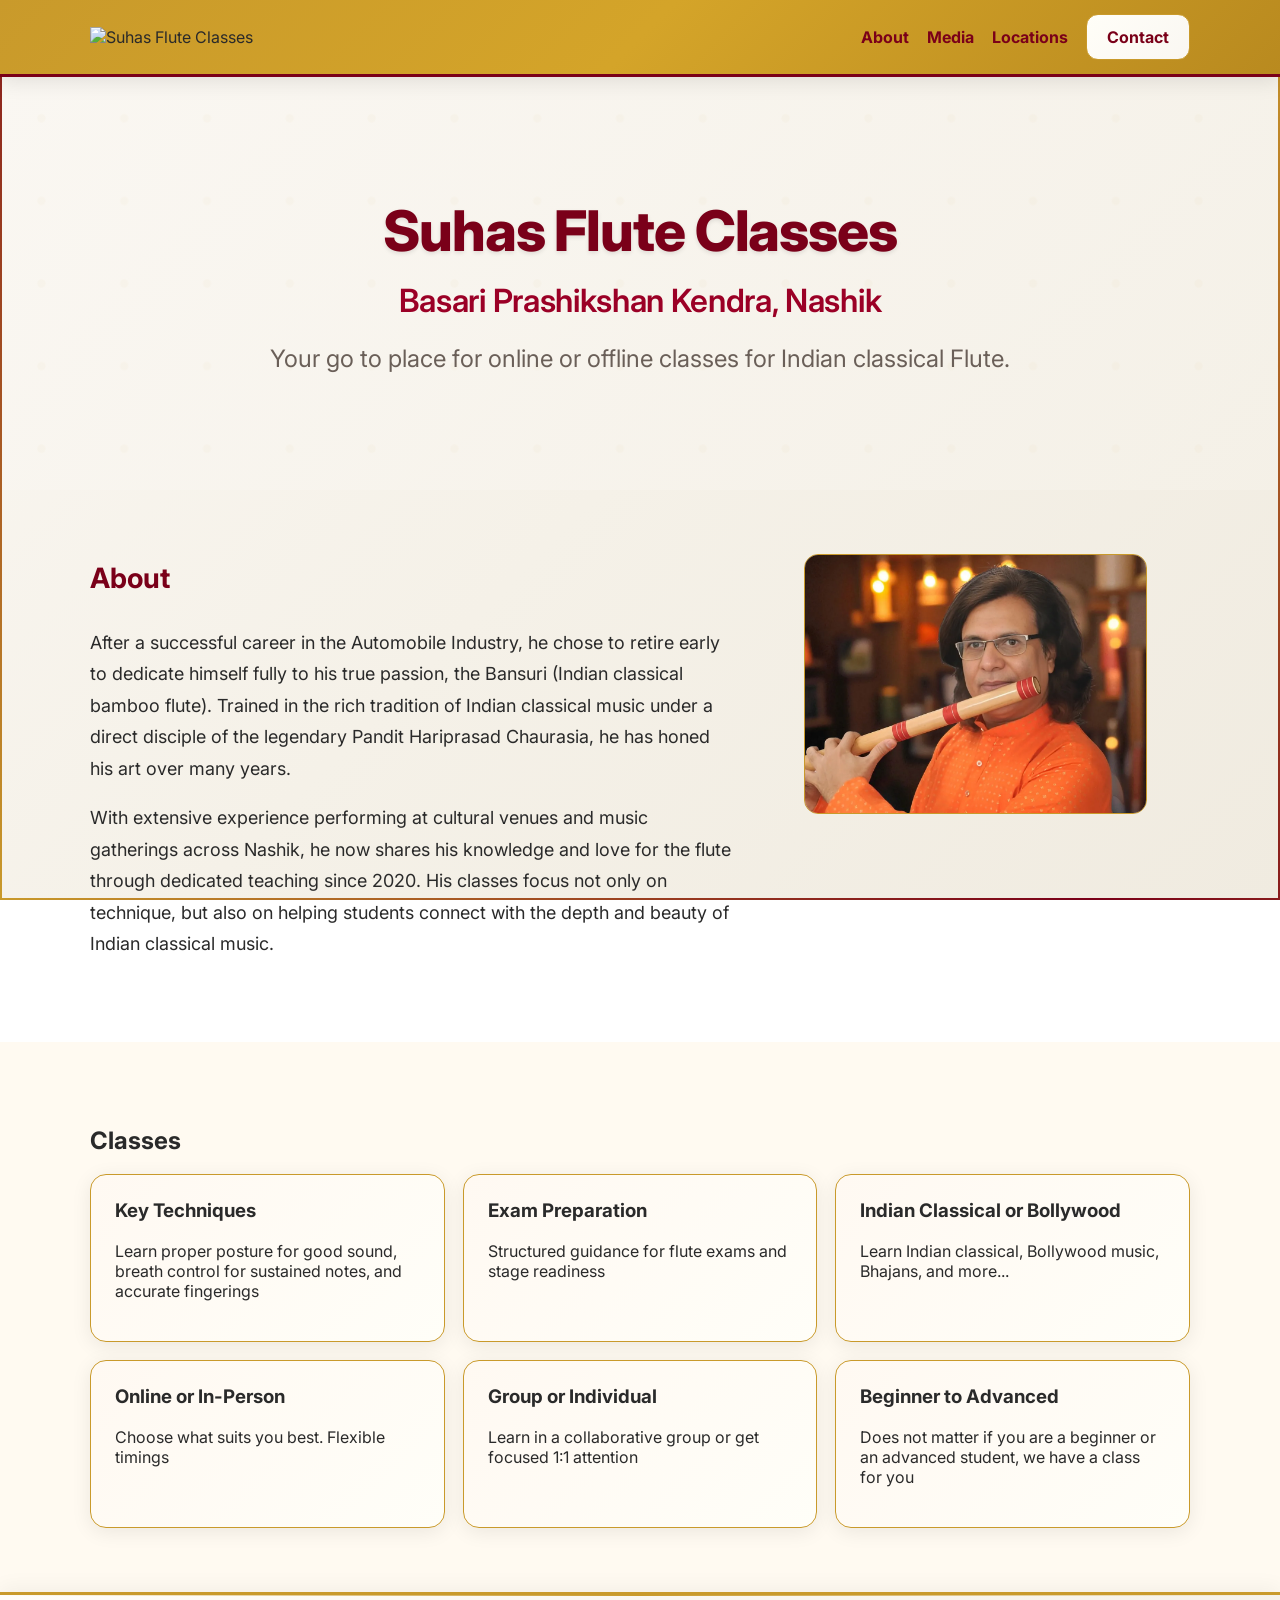
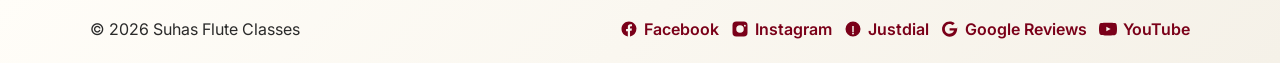
==== index.html @ e812275f "optimize image loading" ====
<!DOCTYPE html>
<html lang="en">
<head>
    <meta charset="UTF-8">
    <meta name="viewport" content="width=device-width, initial-scale=1.0">
    <title>Suhas Flute Classes, Nashik | Basari Prashikshan Kendra</title>
    <meta name="description" content="Learn Indian classical bansuri in Nashik. Online or in‑person flute classes for beginners to advanced. Group or individual lessons. Book a trial now.">
    <meta name="keywords" content="flute classes nashik, bansuri classes nashik, flute lessons nashik, indian classical flute classes, bansuri lessons nashik, flute teacher nashik, learn bansuri nashik, flute coaching nashik, online flute classes india, in-person flute classes nashik, beginner flute classes in nashik, advanced bansuri lessons nashik, group flute classes nashik, individual flute lessons nashik, bollywood flute classes nashik, bhajan flute classes nashik, flute exam preparation nashik, flute classes near me nashik, bansuri teacher near me nashik, parijat nagar flute classes, serene meadows flute classes, suhas flute classes, basari prashikshan kendra, basari prashikshan varga, suhas vaidya flute">
    <link rel="canonical" href="https://suhas-flute-classes.github.io/">
    <meta property="og:title" content="Suhas Flute Classes, Nashik | Basari Prashikshan Kendra">
    <meta property="og:description" content="Learn Indian classical bansuri in Nashik. Online or in‑person flute classes for beginners to advanced. Group or individual lessons.">
    <meta property="og:type" content="website">
    <meta property="og:url" content="https://suhas-flute-classes.github.io/">
    <meta property="og:image" content="https://suhas-flute-classes.github.io/og-image.jpg">
    <meta name="twitter:card" content="summary_large_image">
    <meta name="twitter:title" content="Suhas Flute Classes, Nashik | Basari Prashikshan Kendra">
    <meta name="twitter:description" content="Learn Indian classical bansuri in Nashik. Online or in‑person flute classes for beginners to advanced. Group or individual lessons.">
    <meta name="twitter:image" content="https://suhas-flute-classes.github.io/og-image.jpg">
    <link rel="icon" href="data:image/svg+xml,%3Csvg xmlns='http://www.w3.org/2000/svg' viewBox='0 0 64 64'%3E%3Crect width='64' height='64' fill='%23c99a2b' rx='8'/%3E%3Ctext x='50%25' y='50%25' dominant-baseline='middle' text-anchor='middle' font-size='36' fill='%237a0019'%3E%E2%99%AD%3C/text%3E%3C/svg%3E">
    <link rel="apple-touch-icon" href="data:image/svg+xml,%3Csvg xmlns='http://www.w3.org/2000/svg' viewBox='0 0 64 64'%3E%3Crect width='64' height='64' fill='%23c99a2b' rx='8'/%3E%3Ctext x='50%25' y='50%25' dominant-baseline='middle' text-anchor='middle' font-size='36' fill='%237a0019'%3E%E2%99%AD%3C/text%3E%3C/svg%3E">
    <link rel="preconnect" href="https://fonts.googleapis.com">
    <link rel="preconnect" href="https://fonts.gstatic.com" crossorigin>
    <link href="https://fonts.googleapis.com/css2?family=Inter:wght@400;600;800&display=swap" rel="stylesheet">
    <link rel="stylesheet" href="styles.css">
    <meta name="theme-color" content="#faf7f2">
</head>
<body>
    <!-- Loading Screen -->
    <div id="loadingScreen" class="loading-screen">
        <img src="images/basari_logo.png" alt="Loading..." class="loading-logo">
        <div class="loading-spinner"></div>
        <div class="loading-text">Loading...</div>
    </div>

    <!-- Page Border -->
    <div class="page-border"></div>

    <!-- Scroll to Top Button -->
    <button class="scroll-to-top" aria-label="Scroll to top">↑</button>

    <a class="skip-link" href="#main">Skip to content</a>
    <header class="site-header">
        <div class="container">
            <div class="logo">
                <img src="images/basari_logo.png" alt="Suhas Flute Classes" loading="lazy" decoding="async" height="125">
            </div>
            <!-- <a href="#top" class="logo" aria-label="Basari Prashikshan Kendra">
                <div class="logo-placeholder" role="img" aria-label="Logo placeholder">Basari Prashikshan Kendra</div>
            </a> -->
            <button class="mobile-menu-toggle" aria-label="Toggle mobile menu" aria-expanded="false">
                <span></span>
                <span></span>
                <span></span>
            </button>
            <nav class="nav">
                <a href="#">About</a>
                <a href="media.html">Media</a>
                <a href="contact.html#">Locations</a>
                <a href="contact.html#contact" class="btn">Contact</a>
            </nav>
        </div>
    </header>

    <main id="main">
        <section class="hero" id="top">
            <div class="container">
                <h1>Suhas Flute Classes</h1>
                <h2>Basari Prashikshan Kendra, Nashik</h2>
                <p>Your go to place for online or offline classes for Indian classical Flute.</p>
            </div>
        </section>

        <section id="about" class="section">
            <div class="container two-col">
                <div class="about-text animate-on-scroll">
                    <h2>About</h2>
                    <p>After a successful career in the Automobile Industry, he chose to retire early to dedicate himself fully to his true passion, the Bansuri (Indian classical bamboo flute). Trained in the rich tradition of Indian classical music under a direct disciple of the legendary Pandit Hariprasad Chaurasia, he has honed his art over many years. </p>
                    <p>With extensive experience performing at cultural venues and music gatherings across Nashik, he now shares his knowledge and love for the flute through dedicated teaching since 2020. His classes focus not only on technique, but also on helping students connect with the depth and beauty of Indian classical music.</p>
                </div>
                <div class="animate-on-scroll">
                    <div class="teacher-photo-in-about">
                        <picture>
                            <source srcset="images/optimized/profile_photo.webp" type="image/webp">
                            <img src="images/optimized/profile_photo.jpg" alt="Suhas Vaidya" loading="lazy" decoding="async" width="1150" height="868" class="clickable-image">
                        </picture>
                    </div>
                </div>
                <!-- <div class="card">
                    <ul class="features">
                        <li>Beginner to Advanced</li>
                        <li>Online or In-Person</li>
                        <li>Group or individual classes</li>
                        <li>Ages 7 and above</li>
                        <li>Indian Classical, Bollywood, Bhajans, and more...</li>
                    </ul>
                </div> -->
            </div>
        </section>

        <section id="classes" class="section alt">
            <div class="container">
                <h2 class="animate-on-scroll">Classes</h2>
                <!-- <p>Indian classical, as well as Bollywood, bhajans, and more. Training for flute exams available. Sessions are 1 hour. Contact for fees. Flutes can be provided at additional cost.</p> -->
                <div class="grid animate-on-scroll">
                    <div class="card touch-hover">
                        <h3>Key Techniques</h3>
                        <p>Learn proper posture for good sound, breath control for sustained notes, and accurate fingerings</p>
                    </div>
                    <div class="card touch-hover">
                        <h3>Exam Preparation</h3>
                        <p>Structured guidance for flute exams and stage readiness</p>
                    </div>
                    <div class="card touch-hover">
                        <h3>Indian Classical or Bollywood</h3>
                        <p>Learn Indian classical, Bollywood music, Bhajans, and more...</p>
                    </div>
                    <div class="card touch-hover">
                        <h3>Online or In-Person</h3>
                        <p>Choose what suits you best. Flexible timings</p>
                    </div>
                    <div class="card touch-hover">
                        <h3>Group or Individual</h3>
                        <p>Learn in a collaborative group or get focused 1:1 attention</p>
                    </div>
                    
                    <div class="card touch-hover">
                        <h3>Beginner to Advanced</h3>
                        <p>Does not matter if you are a beginner or an advanced student, we have a class for you</p>
                    </div>
                </div>
            </div>
        </section>

        
    </main>

    <footer class="site-footer">
        <div class="container">
            <span>© <span id="year"></span> Suhas Flute Classes</span>
            <div class="footer-socials">
                <a href="https://www.facebook.com/people/Flute-Classes-Basari-Prashikshan-Varg/100068747395718/" target="_blank" rel="noopener" aria-label="Facebook">
                    <svg width="18" height="18" viewBox="0 0 24 24" fill="currentColor" aria-hidden="true"><path d="M22 12.06C22 6.48 17.52 2 11.94 2S2 6.48 2 12.06c0 5 3.66 9.15 8.44 9.94v-7.03H8.1v-2.9h2.34V9.41c0-2.31 1.38-3.58 3.5-3.58.99 0 2.03.18 2.03.18v2.24h-1.14c-1.12 0-1.47.69-1.47 1.4v1.68h2.5l-.4 2.9h-2.1V22c4.78-.79 8.44-4.94 8.44-9.94Z"/></svg>
                    <span>Facebook</span>
                </a>
                <a href="https://instagram.com/suhas.vaidya74" target="_blank" rel="noopener" aria-label="Instagram">
                    <svg width="18" height="18" viewBox="0 0 24 24" fill="currentColor" aria-hidden="true"><path d="M7 2h10a5 5 0 0 1 5 5v10a5 5 0 0 1-5 5H7a5 5 0 0 1-5-5V7a5 5 0 0 1 5-5Zm5 5a5 5 0 1 0 0 10 5 5 0 0 0 0-10Zm6.5-.75a1.25 1.25 0 1 0 0 2.5 1.25 1.25 0 0 0 0-2.5Z"/></svg>
                    <span>Instagram</span>
                </a>
                <a href="https://jsdl.in/DT-46KJQM2399Q" target="_blank" rel="noopener" aria-label="Justdial">
                    <svg width="18" height="18" viewBox="0 0 24 24" fill="currentColor" aria-hidden="true"><path d="M12 2a10 10 0 1 0 .001 20.001A10 10 0 0 0 12 2Zm-1 6h2v8h-2V8Zm1 11.25a1.25 1.25 0 1 1 0-2.5 1.25 1.25 0 0 1 0 2.5Z"/></svg>
                    <span>Justdial</span>
                </a>
                <a href="https://share.google/7hzIEy3z3oW012j2R" target="_blank" rel="noopener" aria-label="Google Reviews">
                    <svg width="18" height="18" viewBox="0 0 24 24" fill="currentColor" aria-hidden="true"><path d="M21.35 11.1h-9.9v2.9h5.76c-.25 1.46-1.73 4.29-5.76 4.29-3.47 0-6.29-2.88-6.29-6.43S7.98 5.43 11.45 5.43c1.98 0 3.31.84 4.06 1.56l2.78-2.69C16.7 2.8 14.37 2 11.45 2 5.9 2 1.4 6.58 1.4 12.15 1.4 17.72 5.9 22.3 11.45 22.3c6.61 0 10.15-4.65 10.15-11.18 0-.75-.08-1.3-.25-2.01Z"/></svg>
                    <span>Google Reviews</span>
                </a>
                <a href="https://www.youtube.com/@suhasvaidya5901" target="_blank" rel="noopener" aria-label="YouTube">
                    <svg width="18" height="18" viewBox="0 0 24 24" fill="currentColor" aria-hidden="true"><path d="M23.5 6.2a3.01 3.01 0 0 0-2.12-2.13C19.73 3.5 12 3.5 12 3.5s-7.73 0-9.38.57A3.01 3.01 0 0 0 .5 6.2 31.6 31.6 0 0 0 0 12a31.6 31.6 0 0 0 .5 5.8 3.01 3.01 0 0 0 2.12 2.13C4.27 20.5 12 20.5 12 20.5s7.73 0 9.38-.57A3.01 3.01 0 0 0 23.5 17.8c.36-1.87.5-3.78.5-5.8s-.14-3.93-.5-5.8ZM9.75 15.02v-6.04L15.5 12l-5.75 3.02Z"/></svg>
                    <span>YouTube</span>
                </a>
            </div>
        </div>
    </footer>

    <!-- Image Modal -->
    <div id="imageModal" class="image-modal">
        <div class="image-modal-content">
            <button class="image-modal-close" aria-label="Close image">&times;</button>
            <img id="modalImage" src="" alt="">
        </div>
    </div>

    <script type="application/ld+json">
    {
      "@context": "https://schema.org",
      "@type": "MusicSchool",
      "name": "Suhas Flute Classes, Basari Prashikshan Kendra",
      "url": "https://suhas-flute-classes.github.io/",
      "telephone": "+91 9730013794",
      "address": {
        "@type": "PostalAddress",
        "addressLocality": "Nashik",
        "addressCountry": "IN"
      },
      "sameAs": [
        "https://www.facebook.com/people/Flute-Classes-Basari-Prashikshan-Varg/100068747395718/",
        "https://instagram.com/suhas.vaidya74",
        "https://jsdl.in/DT-46KJQM2399Q",
        "https://www.youtube.com/@suhasvaidya5901"
      ],
      "openingHoursSpecification": [
        {"@type":"OpeningHoursSpecification","dayOfWeek":["Tuesday","Wednesday","Thursday","Friday","Saturday","Sunday"],"opens":"07:00","closes":"21:00"}
      ],
      "image": "https://suhas-flute-classes.github.io/og-image.jpg"
    }
    </script>
    <script src="https://cdn.jsdelivr.net/npm/intl-tel-input@18.2.1/build/js/intlTelInput.min.js"></script>
    <script src="script.js"></script>
    <script>document.getElementById('year').textContent = new Date().getFullYear();</script>
</body>
</html>
---- styles.css ----
:root {
    --bg: #faf7f2;
    --panel: #fff9f2;
    --text: #2a2a2a;
    --muted: #6a5f58;
    --brand: #7a0019; /* maroon */
    --brand-strong: #9b0026; /* crimson */
    --gold: #c99a2b; /* warm gold */
}

* { box-sizing: border-box; }
html, body { height: 100%; }
body {
    margin: 0;
    font-family: 'Inter', system-ui, -apple-system, Segoe UI, Roboto, Arial, sans-serif;
    color: var(--text);
    background: linear-gradient(135deg, #faf7f2 0%, #f5f1e8 50%, #f0ebe0 100%);
    background-attachment: fixed;
    min-height: 100vh;
}
/* Accessibility helpers */
.skip-link { position: absolute; left: -9999px; top: auto; width: 1px; height: 1px; overflow: hidden; }
.skip-link:focus { position: fixed; left: 12px; top: 12px; width: auto; height: auto; padding: 8px 12px; z-index: 1000; background: var(--gold); color: #3a2a00; border-radius: 8px; outline: 2px solid #3a2a00; }
.visually-hidden { position: absolute !important; width: 1px; height: 1px; padding: 0; margin: -1px; overflow: hidden; clip: rect(0 0 0 0); white-space: nowrap; border: 0; }

.container {
    width: min(1100px, 92%);
    margin: 0 auto;
}

.site-header {
    position: sticky;
    top: 0;
    z-index: 10;
    background: linear-gradient(135deg, var(--gold) 0%, #d4a429 50%, #b98a1f 100%);
    backdrop-filter: blur(12px);
    border-bottom: 3px solid var(--brand);
    box-shadow: 0 4px 20px rgba(0, 0, 0, 0.1);
    transition: all 0.3s ease;
}
.site-header .container {
    display: flex;
    align-items: center;
    justify-content: space-between;
    padding: 14px 0;
    position: relative;
}
.logo { text-decoration: none; color: inherit; }
.logo img {
    max-height: 120px;
    width: auto;
}
.logo-placeholder {
    height: 84px; /* room for a large horizontal logo */
    display: flex; align-items: center; padding: 0 14px;
    border: 2px dashed var(--gold);
    border-radius: 10px;
    color: var(--brand);
    font-weight: 800; letter-spacing: 0.5px;
    background: linear-gradient(0deg, #fffdf8, #fffaf0);
}

/* Mobile Navigation */
.nav {
    display: flex;
    align-items: center;
    gap: 18px;
}

.nav a { 
    color: var(--brand); 
    text-decoration: none; 
    font-weight: 700; 
    transition: color 0.2s ease;
}

.nav a:hover { 
    color: var(--brand-strong); 
}

/* Mobile menu toggle */
.mobile-menu-toggle {
    display: none;
    background: none;
    border: none;
    cursor: pointer;
    padding: 8px;
    flex-direction: column;
    gap: 4px;
}

.mobile-menu-toggle span {
    width: 25px;
    height: 3px;
    background: var(--brand);
    transition: all 0.3s ease;
    border-radius: 2px;
}

.mobile-menu-toggle.active span:nth-child(1) {
    transform: rotate(45deg) translate(6px, 6px);
}

.mobile-menu-toggle.active span:nth-child(2) {
    opacity: 0;
}

.mobile-menu-toggle.active span:nth-child(3) {
    transform: rotate(-45deg) translate(6px, -6px);
}

/* Mobile navigation styles */
@media (max-width: 768px) {
    .site-header .container {
        padding: 10px 0;
    }
    
    .logo img {
        max-height: 50px;
    }
    
    .mobile-menu-toggle {
        display: flex;
    }
    
    .nav {
        position: absolute;
        top: 100%;
        left: 0;
        right: 0;
        background: var(--gold);
        flex-direction: column;
        padding: 20px;
        gap: 15px;
        transform: translateY(-100%);
        opacity: 0;
        visibility: hidden;
        transition: all 0.3s ease;
        border-top: 2px solid var(--brand);
        box-shadow: 0 4px 6px rgba(0,0,0,0.1);
    }
    
    .nav.active {
        transform: translateY(0);
        opacity: 1;
        visibility: visible;
    }
    
    .nav a {
        padding: 10px 0;
        text-align: center;
        font-size: 18px;
        border-bottom: 1px solid rgba(122, 0, 25, 0.1);
        width: 100%;
    }
    
    .nav a:last-child {
        border-bottom: none;
    }
    
    .nav .btn {
        margin: 10px 0 0 0;
        padding: 12px 20px;
        font-size: 16px;
    }
}

/* Additional mobile improvements */
@media (max-width: 768px) {
    .container {
        width: 95%;
        padding: 0 10px;
    }
    
    .hero {
        padding: 60px 0 40px;
    }
    
    .hero h1 {
        font-size: 28px;
        margin-bottom: 8px;
    }
    
    .hero h2 {
        font-size: 20px;
        margin-bottom: 16px;
    }
    
    .hero p {
        font-size: 16px;
        margin-bottom: 20px;
    }
    
    .section {
        padding: 40px 0;
    }
    
    .about-text {
        font-size: 16px;
        line-height: 1.6;
    }
    
    .about-text h2 {
        font-size: 24px;
        margin-bottom: 16px;
    }
    
    .teacher-photo-in-about img {
        width: 100%;
        max-width: 100%;
        margin-top: 20px;
    }
    
    .card {
        padding: 16px;
        margin-bottom: 16px;
    }
    
    .card h3 {
        font-size: 18px;
        margin-bottom: 12px;
    }
    
    .card p {
        font-size: 14px;
        line-height: 1.5;
    }
    
    .contact-form .row {
        grid-template-columns: 1fr;
        gap: 16px;
    }
    
    .contact-form input, 
    .contact-form textarea, 
    .contact-form select {
        padding: 14px 16px;
        font-size: 16px;
    }
    
    .contact-form .btn {
        font-size: 16px;
        padding: 14px 20px;
        width: 100%;
    }
    
    .footer-socials {
        flex-direction: column;
        gap: 8px;
        align-items: flex-start;
    }
    
    .site-footer .container {
        flex-direction: column;
        align-items: flex-start;
        gap: 16px;
    }
}

/* Small mobile devices */
@media (max-width: 480px) {
    .container {
        width: 98%;
        padding: 0 5px;
    }
    
    .hero h1 {
        font-size: 24px;
    }
    
    .hero h2 {
        font-size: 18px;
    }
    
    .hero p {
        font-size: 14px;
    }
    
    .about-text h2 {
        font-size: 20px;
    }
    
    .card h3 {
        font-size: 16px;
    }
    
    .card p {
        font-size: 13px;
    }
    
    .gallery {
        grid-template-columns: 1fr;
        gap: 12px;
    }
    
    .video-grid {
        grid-template-columns: 1fr;
        gap: 12px;
    }
}

.btn {
    display: inline-block;
    padding: 12px 20px;
    border-radius: 12px;
    border: 1px solid var(--gold);
    color: var(--brand);
    text-decoration: none;
    background: linear-gradient(135deg, #fffef8 0%, #faf7f2 100%);
    font-size: 16px;
    font-weight: 600;
    transition: all 0.3s ease;
    position: relative;
    overflow: hidden;
}

.btn::before {
    content: '';
    position: absolute;
    top: 0;
    left: -100%;
    width: 100%;
    height: 100%;
    background: linear-gradient(90deg, transparent, rgba(255, 255, 255, 0.4), transparent);
    transition: left 0.5s ease;
}

.btn:hover::before {
    left: 100%;
}

.btn.primary {
    background: linear-gradient(135deg, var(--gold) 0%, #d4a429 50%, #b98a1f 100%);
    border: 1px solid #b98a1f;
    color: #3a2a00;
    box-shadow: 0 4px 15px rgba(201, 154, 43, 0.3);
}

.btn:hover { 
    transform: translateY(-2px);
    box-shadow: 0 6px 20px rgba(0, 0, 0, 0.15);
}

.btn.primary:hover {
    box-shadow: 0 6px 25px rgba(201, 154, 43, 0.4);
}

.hero {
    padding: 120px 0 80px;
    text-align: center;
    background: linear-gradient(135deg, rgba(250, 247, 242, 0.9) 0%, rgba(245, 241, 232, 0.8) 100%);
    position: relative;
    overflow: hidden;
}

.hero::before {
    content: '';
    position: absolute;
    top: 0;
    left: 0;
    right: 0;
    bottom: 0;
    background: url('data:image/svg+xml,<svg xmlns="http://www.w3.org/2000/svg" viewBox="0 0 100 100"><defs><pattern id="music" x="0" y="0" width="20" height="20" patternUnits="userSpaceOnUse"><circle cx="10" cy="10" r="1" fill="%23c99a2b" opacity="0.1"/></pattern></defs><rect width="100" height="100" fill="url(%23music)"/></svg>');
    opacity: 0.3;
    z-index: 0;
}

.hero .container {
    position: relative;
    z-index: 1;
}
.hero h1 {
    font-size: clamp(32px, 5vw, 56px);
    margin: 0 0 16px;
    color: var(--brand);
    font-weight: 800;
    letter-spacing: -0.02em;
    text-shadow: 0 2px 4px rgba(0, 0, 0, 0.1);
    animation: fadeInUp 0.8s ease;
}

.hero h2 {
    font-size: clamp(20px, 3vw, 32px);
    margin: 0 0 20px;
    color: var(--brand-strong);
    font-weight: 600;
    letter-spacing: -0.01em;
    animation: fadeInUp 0.8s ease 0.2s both;
}

.hero p { 
    color: var(--muted); 
    margin: 0 0 32px; 
    font-size: clamp(18px, 2.2vw, 24px); 
    line-height: 1.6;
    animation: fadeInUp 0.8s ease 0.4s both;
}
.actions .btn { margin: 0 8px; }

.section { padding: 64px 0; }
.section.alt { background: #fffaf1; }

.two-col { display: grid; grid-template-columns: 1.2fr 0.8fr; gap: 28px; }
@media (max-width: 820px) { .two-col { grid-template-columns: 1fr; } }

.about-text { font-size: 18px; line-height: 1.75; }
.about-text h2 { font-size: 28px; margin-top: 0; color: var(--brand); }
.teacher-photo-in-about { display: flex; justify-content: center; }
.teacher-photo-in-about picture { display: flex; justify-content: center; width: 100%; }
.teacher-photo-in-about img {
    width: 80%;
    max-width: 480px;
    height: auto;
    border-radius: 14px;
    border: 1px solid var(--gold);
}
@media (max-width: 820px) {
    .teacher-photo-in-about img { width: 100%; max-width: 100%; }
}

.grid { display: grid; grid-template-columns: repeat(3, 1fr); gap: 18px; }
@media (max-width: 900px) { .grid { grid-template-columns: 1fr 1fr; } }
@media (max-width: 620px) { .grid { grid-template-columns: 1fr; } }

.card {
    background: linear-gradient(135deg, var(--panel) 0%, #fffef8 100%);
    border: 1px solid var(--gold);
    border-radius: 16px;
    padding: 24px;
    box-shadow: 0 4px 20px rgba(0, 0, 0, 0.08);
    transition: all 0.3s ease;
    position: relative;
    overflow: hidden;
}

.card::before {
    content: '';
    position: absolute;
    top: 0;
    left: 0;
    right: 0;
    height: 4px;
    background: linear-gradient(90deg, var(--gold) 0%, var(--brand) 100%);
    opacity: 0;
    transition: opacity 0.3s ease;
}

.card:hover {
    transform: translateY(-4px);
    box-shadow: 0 8px 30px rgba(0, 0, 0, 0.12);
}

.card:hover::before {
    opacity: 1;
}
.card h3 { margin-top: 0; }
.card ul { margin: 0; padding-left: 18px; color: var(--muted); }

.teacher-photo img { width: 100%; height: auto; border-radius: 14px; border: 1px solid var(--gold); }

.gallery { display: grid; grid-template-columns: repeat(2, 1fr); gap: 16px; }
@media (max-width: 700px) { .gallery { grid-template-columns: 1fr; } }
.gallery picture { display: block; }
.gallery img { width: 100%; height: auto; border-radius: 10px; border: 1px solid var(--gold); }

.video-grid { display: grid; grid-template-columns: repeat(2, 1fr); gap: 16px; }
@media (max-width: 700px) { .video-grid { grid-template-columns: 1fr; } }
.video iframe { width: 100%; aspect-ratio: 16 / 9; border: 1px solid var(--gold); border-radius: 10px; }
/* Focus styles */
:focus-visible { outline: 3px solid var(--brand); outline-offset: 2px; }
/* Reduce motion */
@media (prefers-reduced-motion: reduce) {
    * { animation-duration: 0.01ms !important; animation-iteration-count: 1 !important; transition-duration: 0.01ms !important; scroll-behavior: auto !important; }
}

.contact-form {
    display: grid;
    gap: 12px;
}
.contact-form .row { display: grid; grid-template-columns: 1fr 1fr; gap: 12px; }
@media (max-width: 620px) { .contact-form .row { grid-template-columns: 1fr; } }
.contact-form input, .contact-form textarea, .contact-form select {
    width: 100%;
    padding: 12px 14px;
    border-radius: 10px;
    background: #ffffff;
    border: 1px solid #d8c38a; /* visible boundary (soft gold) */
    color: var(--text);
}
.contact-form input::placeholder, .contact-form textarea::placeholder { color: #93a0c9; }

/* Larger send button text on forms */
.contact-form .btn { font-size: 18px; padding: 12px 18px; }

.contact-form input:focus, .contact-form textarea:focus, .contact-form select:focus {
    border-color: var(--brand);
    box-shadow: 0 0 0 3px rgba(155, 0, 38, 0.12);
    outline: none;
}

.socials { display: flex; flex-wrap: wrap; gap: 10px 14px; }
.socials a { display: inline-flex; align-items: center; gap: 6px; color: var(--brand); text-decoration: none; font-weight: 600; }
.socials a:hover { color: var(--brand-strong); }

.site-footer { 
    border-top: 3px solid var(--gold); 
    background: linear-gradient(135deg, #fffdf8 0%, #f5f1e8 100%);
    box-shadow: 0 -4px 20px rgba(0, 0, 0, 0.05);
    position: relative;
}

.site-footer::before {
    content: '';
    position: absolute;
    top: 0;
    left: 0;
    right: 0;
    height: 1px;
    background: linear-gradient(90deg, transparent, var(--gold), transparent);
}

.site-footer .container { 
    display: flex; 
    align-items: center; 
    justify-content: space-between; 
    padding: 24px 0; 
    gap: 14px; 
}
.site-footer .small { color: var(--brand); text-decoration: none; font-weight: 700; }

/* Footer socials */
.footer-socials { display: flex; align-items: center; gap: 12px; flex-wrap: wrap; }
.footer-socials a { display: inline-flex; align-items: center; gap: 6px; color: var(--brand); text-decoration: none; font-weight: 600; }
.footer-socials a:hover { color: var(--brand-strong); }

/* Feature list spacing */
.features { display: flex; flex-direction: column; justify-content: space-between; gap: 10px; padding: 8px 0; min-height: 220px; }

/* Fullscreen Image Modal */
.image-modal {
    display: none;
    position: fixed;
    z-index: 1000;
    left: 0;
    top: 0;
    width: 100%;
    height: 100%;
    background-color: rgba(0, 0, 0, 0.9);
    backdrop-filter: blur(5px);
    animation: fadeIn 0.3s ease;
}

.image-modal.active {
    display: flex;
    align-items: center;
    justify-content: center;
}

.image-modal-content {
    position: relative;
    max-width: 90%;
    max-height: 90%;
    margin: auto;
    animation: zoomIn 0.3s ease;
}

.image-modal img {
    width: 100%;
    height: auto;
    max-height: 90vh;
    object-fit: contain;
    border-radius: 8px;
    box-shadow: 0 4px 20px rgba(0, 0, 0, 0.5);
}

.image-modal-close {
    position: absolute;
    top: -40px;
    right: -40px;
    color: white;
    font-size: 40px;
    font-weight: bold;
    cursor: pointer;
    background: rgba(0, 0, 0, 0.7);
    border: none;
    border-radius: 50%;
    width: 50px;
    height: 50px;
    display: flex;
    align-items: center;
    justify-content: center;
    transition: all 0.3s ease;
    z-index: 1001;
}

.image-modal-close:hover {
    background: rgba(0, 0, 0, 0.9);
    transform: scale(1.1);
}


/* Clickable images */
.clickable-image {
    cursor: pointer;
    transition: transform 0.2s ease, box-shadow 0.2s ease;
}

.clickable-image:hover {
    transform: scale(1.02);
    box-shadow: 0 4px 12px rgba(0, 0, 0, 0.15);
}

/* Animations */
@keyframes fadeIn {
    from { opacity: 0; }
    to { opacity: 1; }
}

@keyframes zoomIn {
    from { transform: scale(0.8); opacity: 0; }
    to { transform: scale(1); opacity: 1; }
}

@keyframes fadeInUp {
    from { 
        opacity: 0; 
        transform: translateY(30px); 
    }
    to { 
        opacity: 1; 
        transform: translateY(0); 
    }
}

@keyframes slideInLeft {
    from { 
        opacity: 0; 
        transform: translateX(-30px); 
    }
    to { 
        opacity: 1; 
        transform: translateX(0); 
    }
}

@keyframes slideInRight {
    from { 
        opacity: 0; 
        transform: translateX(30px); 
    }
    to { 
        opacity: 1; 
        transform: translateX(0); 
    }
}

/* Scroll animations */
.animate-on-scroll {
    opacity: 0;
    transform: translateY(30px);
    transition: all 0.6s ease;
}

.animate-on-scroll.animated {
    opacity: 1;
    transform: translateY(0);
}

/* Loading Animation */
.loading-screen {
    position: fixed;
    top: 0;
    left: 0;
    width: 100%;
    height: 100%;
    background: linear-gradient(135deg, #faf7f2 0%, #f5f1e8 50%, #f0ebe0 100%);
    display: flex;
    flex-direction: column;
    align-items: center;
    justify-content: center;
    z-index: 9999;
    transition: opacity 0.5s ease, visibility 0.5s ease;
}

.loading-screen.hidden {
    opacity: 0;
    visibility: hidden;
}

.loading-logo {
    width: 200px;
    height: auto;
    max-height: 200px;
    margin-bottom: 30px;
    animation: pulse 2s ease-in-out infinite;
    object-fit: contain;
}

/* Responsive loading logo */
@media (max-width: 768px) {
    .loading-logo {
        width: 120px;
        max-height: 120px;
        margin-bottom: 20px;
    }
}

@media (max-width: 480px) {
    .loading-logo {
        width: 100px;
        max-height: 100px;
        margin-bottom: 15px;
    }
}

.loading-spinner {
    width: 40px;
    height: 40px;
    border: 4px solid var(--gold);
    border-top: 4px solid var(--brand);
    border-radius: 50%;
    animation: spin 1s linear infinite;
    margin-bottom: 20px;
}

.loading-text {
    color: var(--brand);
    font-size: 18px;
    font-weight: 600;
    animation: fadeInOut 2s ease-in-out infinite;
}

@keyframes pulse {
    0%, 100% { transform: scale(1); }
    50% { transform: scale(1.05); }
}

@keyframes spin {
    0% { transform: rotate(0deg); }
    100% { transform: rotate(360deg); }
}

@keyframes fadeInOut {
    0%, 100% { opacity: 0.6; }
    50% { opacity: 1; }
}

/* Scroll to Top Button */
.scroll-to-top {
    position: fixed;
    bottom: 30px;
    right: 30px;
    width: 50px;
    height: 50px;
    background: linear-gradient(135deg, var(--gold) 0%, #d4a429 100%);
    border: none;
    border-radius: 50%;
    color: #3a2a00;
    font-size: 20px;
    cursor: pointer;
    opacity: 0;
    visibility: hidden;
    transform: translateY(20px);
    transition: all 0.3s ease;
    z-index: 1000;
    box-shadow: 0 4px 15px rgba(201, 154, 43, 0.3);
}

.scroll-to-top.visible {
    opacity: 1;
    visibility: visible;
    transform: translateY(0);
}

.scroll-to-top:hover {
    transform: translateY(-2px);
    box-shadow: 0 6px 20px rgba(201, 154, 43, 0.4);
}

/* Image Loading Skeleton */
.image-skeleton {
    background: linear-gradient(90deg, #f0f0f0 25%, #e0e0e0 50%, #f0f0f0 75%);
    background-size: 200% 100%;
    animation: loading 1.5s infinite;
    border-radius: 8px;
}

@keyframes loading {
    0% { background-position: 200% 0; }
    100% { background-position: -200% 0; }
}


@keyframes float {
    0%, 100% { transform: translateY(0px) rotate(0deg); }
    50% { transform: translateY(-20px) rotate(5deg); }
}

/* Page border animation */
.page-border {
    position: fixed;
    top: 0;
    left: 0;
    right: 0;
    bottom: 0;
    pointer-events: none;
    z-index: 1;
}

.page-border::before {
    content: '';
    position: absolute;
    top: 0;
    left: 0;
    right: 0;
    bottom: 0;
    border: 2px solid transparent;
    background: linear-gradient(45deg, var(--gold), var(--brand), var(--gold)) border-box;
    mask: linear-gradient(#fff 0 0) padding-box, linear-gradient(#fff 0 0);
    mask-composite: exclude;
    animation: borderGlow 3s ease-in-out infinite;
}

@keyframes borderGlow {
    0%, 100% { opacity: 0.3; }
    50% { opacity: 0.6; }
}

/* Touch-friendly interactions */
.touch-hover {
    transition: all 0.2s ease;
}

.touch-hover:active {
    transform: scale(0.98);
}

/* Mobile swipe gestures for gallery */
.gallery {
    touch-action: pan-x;
    overflow-x: auto;
    scroll-snap-type: x mandatory;
    -webkit-overflow-scrolling: touch;
}

.gallery img {
    scroll-snap-align: start;
    flex-shrink: 0;
}

/* Mobile Performance Optimizations */
@media (max-width: 768px) {
    /* Reduce animations for better performance */
    * {
        animation-duration: 0.3s !important;
        transition-duration: 0.2s !important;
    }
    
    /* Disable expensive CSS properties on mobile */
    .site-header {
        will-change: auto;
    }
    
    .card {
        will-change: auto;
    }
    
    .btn {
        will-change: auto;
    }
    
    /* Optimize image rendering */
    img {
        image-rendering: optimizeSpeed;
    }
    
    /* Reduce repaints */
    .clickable-image:hover {
        transform: none;
        box-shadow: 0 2px 8px rgba(0, 0, 0, 0.1);
    }
    
    /* Disable complex animations on mobile */
    .card:hover {
        transform: none;
        box-shadow: 0 4px 20px rgba(0, 0, 0, 0.08);
    }
    
    .card::before {
        display: none;
    }
    
    .btn::before {
        display: none;
    }
    
    .btn:hover {
        transform: none;
        box-shadow: 0 4px 15px rgba(201, 154, 43, 0.3);
    }
    
    /* Simplify loading screen */
    .loading-logo {
        animation: none;
    }
    
    .loading-spinner {
        animation: spin 2s linear infinite;
    }
    
    /* Reduce blur effects */
    .site-header {
        backdrop-filter: none;
    }
    
    .image-modal {
        backdrop-filter: none;
    }
    
    /* Optimize scroll animations */
    .animate-on-scroll {
        opacity: 1;
        transform: none;
        transition: none;
    }
    
    .scroll-to-top {
        bottom: 20px;
        right: 20px;
        width: 45px;
        height: 45px;
        font-size: 18px;
    }
    
    .page-border::before {
        border-width: 1px;
        animation: none;
    }
    
    /* Touch feedback for mobile */
    .card, .btn, .clickable-image {
        -webkit-tap-highlight-color: rgba(201, 154, 43, 0.2);
    }
    
    .card:active {
        transform: scale(0.98);
    }
    
    .btn:active {
        transform: scale(0.95);
    }
    
    /* Mobile gallery improvements */
    .gallery {
        display: flex;
        overflow-x: auto;
        gap: 16px;
        padding: 0 16px;
        scroll-behavior: smooth;
    }
    
    .gallery img {
        min-width: 280px;
        height: 200px;
        object-fit: cover;
    }
    
    /* Mobile navigation improvements */
    .nav a:active {
        background-color: rgba(122, 0, 25, 0.1);
        border-radius: 8px;
    }
    
    /* Reduce hero animations */
    .hero h1, .hero h2, .hero p {
        animation: none;
    }
    
    /* Simplify image modal */
    .image-modal {
        animation: none;
    }
    
    .image-modal-content {
        animation: none;
    }
}

/* Mobile modal adjustments */
@media (max-width: 768px) {
    .image-modal-content {
        max-width: 95%;
        max-height: 95%;
    }
    
    .image-modal-close {
        top: -30px;
        right: -30px;
        width: 40px;
        height: 40px;
        font-size: 30px;
    }
    
    .image-modal-close:before {
        font-size: 24px;
    }
}
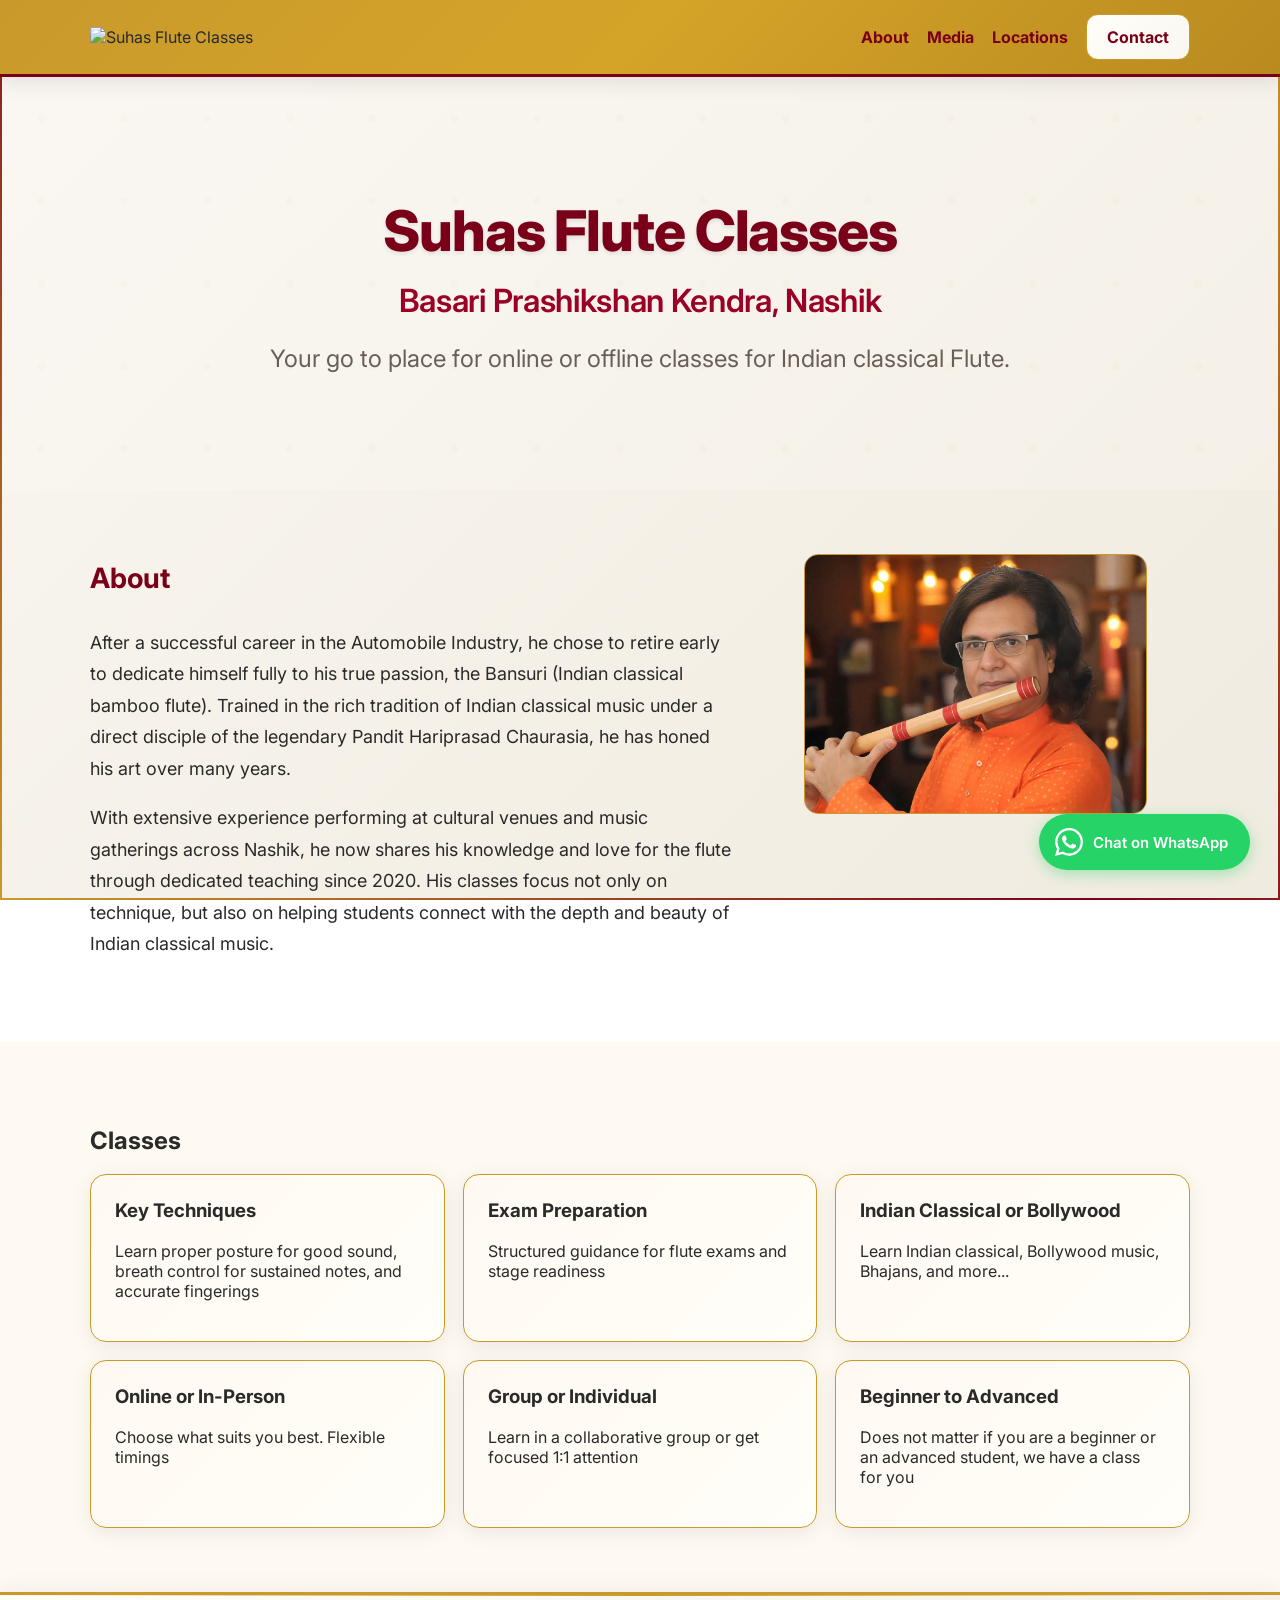
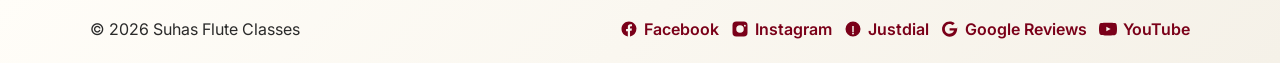
==== commit ecf85170: "chat on whatsapp button" ====
--- a/index.html
+++ b/index.html
@@ -38,6 +38,12 @@
     <!-- Scroll to Top Button -->
     <button class="scroll-to-top" aria-label="Scroll to top">↑</button>
 
+    <!-- Floating WhatsApp Button -->
+    <a class="whatsapp-float" href="https://wa.me/919730013794?text=Hi%2C%20I%20found%20your%20website%20and%20I%27m%20interested%20in%20flute%20classes." target="_blank" rel="noopener" aria-label="Chat with us on WhatsApp">
+        <svg width="28" height="28" viewBox="0 0 24 24" fill="currentColor" aria-hidden="true"><path d="M17.47 14.38c-.3-.15-1.76-.87-2.03-.97-.27-.1-.47-.15-.67.15-.2.3-.77.97-.94 1.17-.17.2-.35.22-.64.07-.3-.15-1.26-.46-2.39-1.47-.88-.79-1.48-1.76-1.65-2.06-.17-.3-.02-.46.13-.61.13-.13.3-.35.45-.52.15-.17.2-.3.3-.5.1-.2.05-.37-.03-.52-.07-.15-.67-1.61-.91-2.2-.24-.58-.49-.5-.67-.51h-.57c-.2 0-.52.07-.79.37-.27.3-1.04 1.02-1.04 2.48s1.07 2.88 1.21 3.08c.15.2 2.1 3.2 5.08 4.49.71.31 1.26.49 1.7.63.71.23 1.36.2 1.87.12.57-.09 1.76-.72 2.01-1.41.25-.7.25-1.29.17-1.41-.07-.13-.27-.2-.57-.35M12.05 21.79h-.01a9.87 9.87 0 0 1-5.03-1.38l-.36-.21-3.74.98 1-3.65-.24-.37a9.86 9.86 0 0 1-1.51-5.26c0-5.45 4.44-9.88 9.9-9.88a9.83 9.83 0 0 1 7 2.9 9.83 9.83 0 0 1 2.89 7c0 5.45-4.44 9.88-9.89 9.88m8.41-18.3A11.82 11.82 0 0 0 12.05 0C5.5 0 .16 5.34.16 11.9c0 2.1.55 4.15 1.59 5.95L.06 24l6.3-1.65a11.88 11.88 0 0 0 5.68 1.45h.01c6.55 0 11.89-5.34 11.89-11.9 0-3.18-1.24-6.17-3.48-8.41"/></svg>
+        <span>Chat on WhatsApp</span>
+    </a>
+
     <a class="skip-link" href="#main">Skip to content</a>
     <header class="site-header">
         <div class="container">
--- a/styles.css
+++ b/styles.css
@@ -748,7 +748,7 @@
 /* Scroll to Top Button */
 .scroll-to-top {
     position: fixed;
-    bottom: 30px;
+    bottom: 100px;
     right: 30px;
     width: 50px;
     height: 50px;
@@ -777,6 +777,46 @@
     box-shadow: 0 6px 20px rgba(201, 154, 43, 0.4);
 }
 
+/* Floating WhatsApp button */
+.whatsapp-float {
+    position: fixed;
+    bottom: 30px;
+    right: 30px;
+    display: inline-flex;
+    align-items: center;
+    gap: 10px;
+    min-height: 56px;
+    padding: 0 22px 0 16px;
+    background: #25D366;
+    color: #fff;
+    font-weight: 600;
+    font-size: 15px;
+    text-decoration: none;
+    border-radius: 999px;
+    box-shadow: 0 4px 15px rgba(37, 211, 102, 0.4);
+    z-index: 999;
+    transition: transform 0.2s ease, box-shadow 0.2s ease;
+}
+.whatsapp-float:hover, .whatsapp-float:focus-visible {
+    background: #1ebe5b;
+    color: #fff;
+    transform: translateY(-2px);
+    box-shadow: 0 6px 20px rgba(37, 211, 102, 0.5);
+}
+.whatsapp-float svg { flex-shrink: 0; }
+@media (max-width: 768px) {
+    .whatsapp-float {
+        bottom: 20px;
+        right: 20px;
+        width: 56px;
+        height: 56px;
+        padding: 0;
+        justify-content: center;
+        border-radius: 50%;
+    }
+    .whatsapp-float span { display: none; }
+}
+
 /* Image Loading Skeleton */
 .image-skeleton {
     background: linear-gradient(90deg, #f0f0f0 25%, #e0e0e0 50%, #f0f0f0 75%);
@@ -925,7 +965,7 @@
     }
     
     .scroll-to-top {
-        bottom: 20px;
+        bottom: 84px;
         right: 20px;
         width: 45px;
         height: 45px;
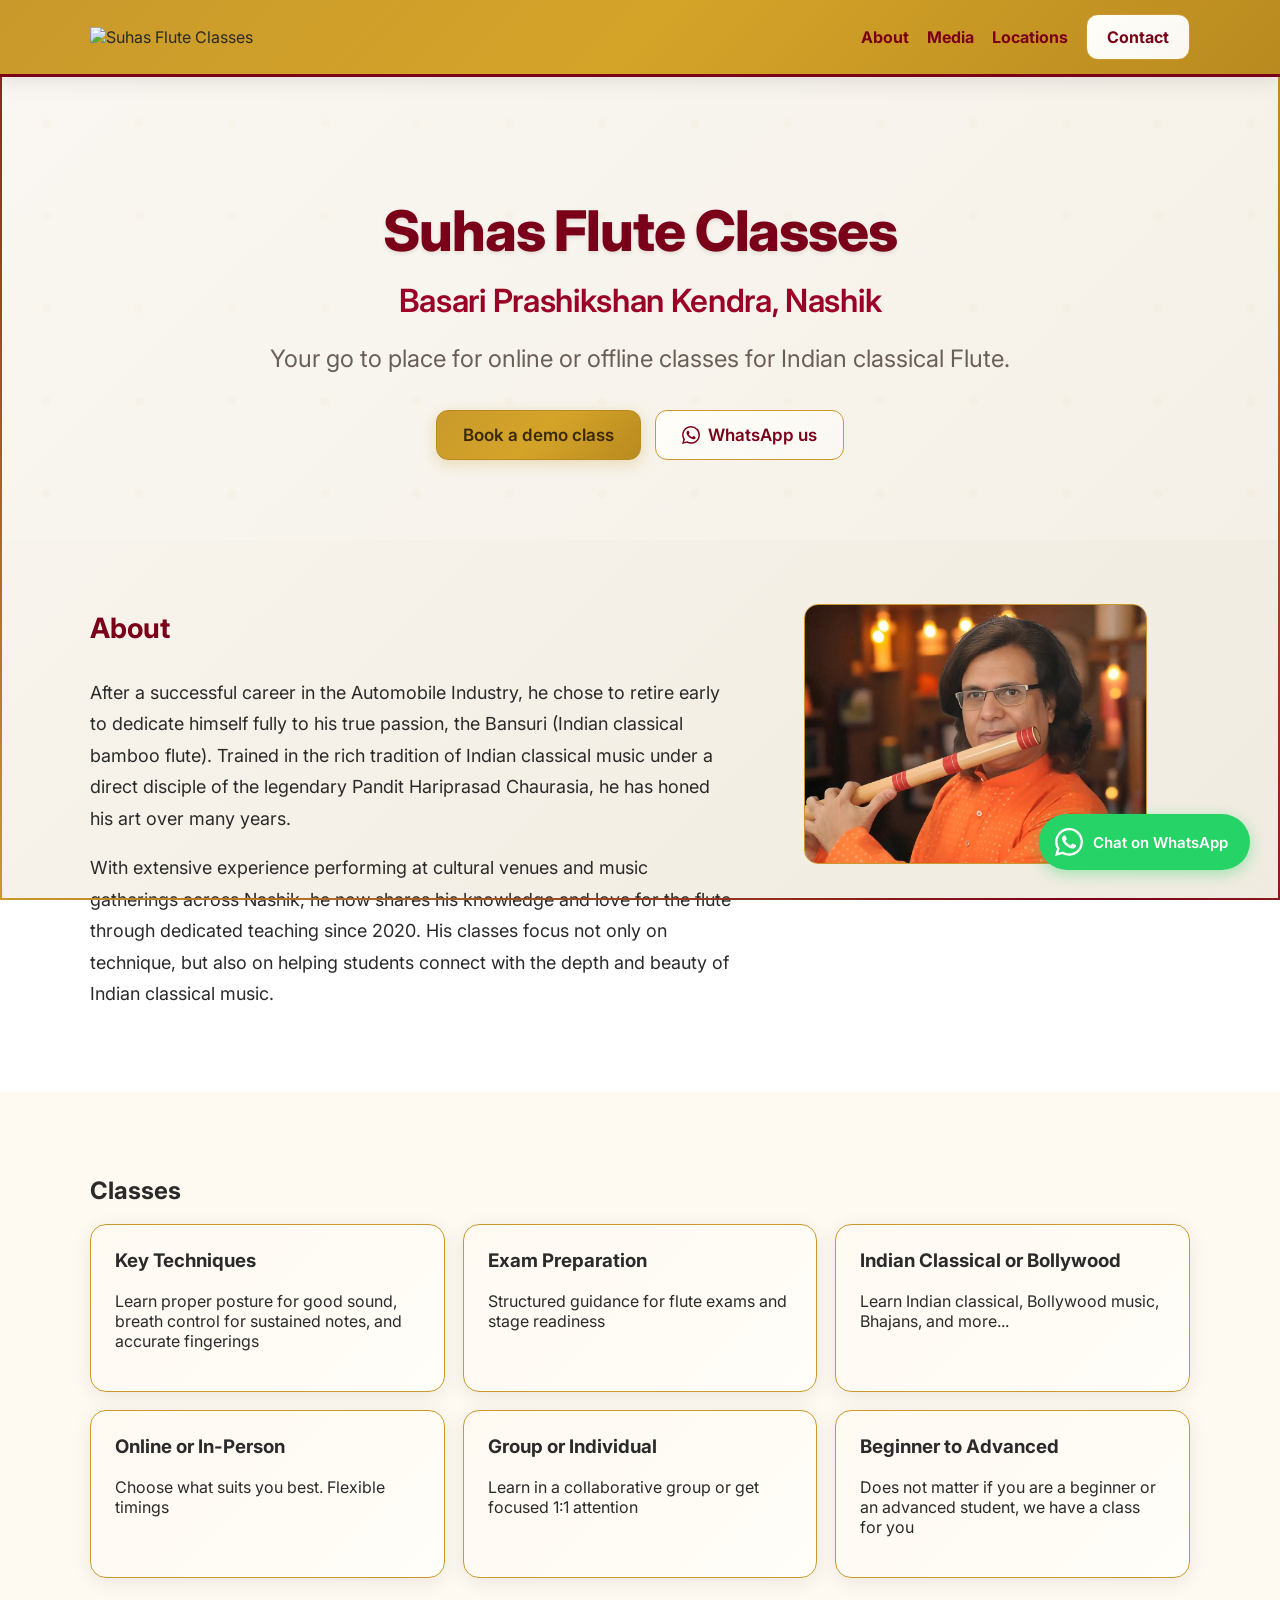
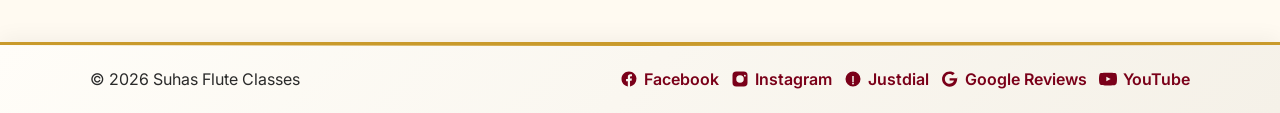
==== commit 943bc283: "Added CTA buttons and removed loading screen (not needed anynmore)" ====
--- a/index.html
+++ b/index.html
@@ -25,13 +25,6 @@
     <meta name="theme-color" content="#faf7f2">
 </head>
 <body>
-    <!-- Loading Screen -->
-    <div id="loadingScreen" class="loading-screen">
-        <img src="images/basari_logo.png" alt="Loading..." class="loading-logo">
-        <div class="loading-spinner"></div>
-        <div class="loading-text">Loading...</div>
-    </div>
-
     <!-- Page Border -->
     <div class="page-border"></div>
 
@@ -73,6 +66,13 @@
                 <h1>Suhas Flute Classes</h1>
                 <h2>Basari Prashikshan Kendra, Nashik</h2>
                 <p>Your go to place for online or offline classes for Indian classical Flute.</p>
+                <div class="actions">
+                    <a class="btn primary" href="contact.html#contact">Book a demo class</a>
+                    <a class="btn with-icon" href="https://wa.me/919730013794?text=Hi%2C%20I%20found%20your%20website%20and%20I%27m%20interested%20in%20flute%20classes." target="_blank" rel="noopener">
+                        <svg width="18" height="18" viewBox="0 0 24 24" fill="currentColor" aria-hidden="true"><path d="M17.47 14.38c-.3-.15-1.76-.87-2.03-.97-.27-.1-.47-.15-.67.15-.2.3-.77.97-.94 1.17-.17.2-.35.22-.64.07-.3-.15-1.26-.46-2.39-1.47-.88-.79-1.48-1.76-1.65-2.06-.17-.3-.02-.46.13-.61.13-.13.3-.35.45-.52.15-.17.2-.3.3-.5.1-.2.05-.37-.03-.52-.07-.15-.67-1.61-.91-2.2-.24-.58-.49-.5-.67-.51h-.57c-.2 0-.52.07-.79.37-.27.3-1.04 1.02-1.04 2.48s1.07 2.88 1.21 3.08c.15.2 2.1 3.2 5.08 4.49.71.31 1.26.49 1.7.63.71.23 1.36.2 1.87.12.57-.09 1.76-.72 2.01-1.41.25-.7.25-1.29.17-1.41-.07-.13-.27-.2-.57-.35M12.05 21.79h-.01a9.87 9.87 0 0 1-5.03-1.38l-.36-.21-3.74.98 1-3.65-.24-.37a9.86 9.86 0 0 1-1.51-5.26c0-5.45 4.44-9.88 9.9-9.88a9.83 9.83 0 0 1 7 2.9 9.83 9.83 0 0 1 2.89 7c0 5.45-4.44 9.88-9.89 9.88m8.41-18.3A11.82 11.82 0 0 0 12.05 0C5.5 0 .16 5.34.16 11.9c0 2.1.55 4.15 1.59 5.95L.06 24l6.3-1.65a11.88 11.88 0 0 0 5.68 1.45h.01c6.55 0 11.89-5.34 11.89-11.9 0-3.18-1.24-6.17-3.48-8.41"/></svg>
+                        WhatsApp us
+                    </a>
+                </div>
             </div>
         </section>
 
--- a/styles.css
+++ b/styles.css
@@ -395,7 +395,15 @@
     line-height: 1.6;
     animation: fadeInUp 0.8s ease 0.4s both;
 }
-.actions .btn { margin: 0 8px; }
+.hero .actions {
+    display: flex;
+    flex-wrap: wrap;
+    justify-content: center;
+    gap: 14px;
+    animation: fadeInUp 0.8s ease 0.6s both;
+}
+.hero .actions .btn { padding: 14px 26px; font-size: 17px; }
+.btn.with-icon { display: inline-flex; align-items: center; gap: 8px; }
 
 .section { padding: 64px 0; }
 .section.alt { background: #fffaf1; }
@@ -664,85 +672,6 @@
 .animate-on-scroll.animated {
     opacity: 1;
     transform: translateY(0);
-}
-
-/* Loading Animation */
-.loading-screen {
-    position: fixed;
-    top: 0;
-    left: 0;
-    width: 100%;
-    height: 100%;
-    background: linear-gradient(135deg, #faf7f2 0%, #f5f1e8 50%, #f0ebe0 100%);
-    display: flex;
-    flex-direction: column;
-    align-items: center;
-    justify-content: center;
-    z-index: 9999;
-    transition: opacity 0.5s ease, visibility 0.5s ease;
-}
-
-.loading-screen.hidden {
-    opacity: 0;
-    visibility: hidden;
-}
-
-.loading-logo {
-    width: 200px;
-    height: auto;
-    max-height: 200px;
-    margin-bottom: 30px;
-    animation: pulse 2s ease-in-out infinite;
-    object-fit: contain;
-}
-
-/* Responsive loading logo */
-@media (max-width: 768px) {
-    .loading-logo {
-        width: 120px;
-        max-height: 120px;
-        margin-bottom: 20px;
-    }
-}
-
-@media (max-width: 480px) {
-    .loading-logo {
-        width: 100px;
-        max-height: 100px;
-        margin-bottom: 15px;
-    }
-}
-
-.loading-spinner {
-    width: 40px;
-    height: 40px;
-    border: 4px solid var(--gold);
-    border-top: 4px solid var(--brand);
-    border-radius: 50%;
-    animation: spin 1s linear infinite;
-    margin-bottom: 20px;
-}
-
-.loading-text {
-    color: var(--brand);
-    font-size: 18px;
-    font-weight: 600;
-    animation: fadeInOut 2s ease-in-out infinite;
-}
-
-@keyframes pulse {
-    0%, 100% { transform: scale(1); }
-    50% { transform: scale(1.05); }
-}
-
-@keyframes spin {
-    0% { transform: rotate(0deg); }
-    100% { transform: rotate(360deg); }
-}
-
-@keyframes fadeInOut {
-    0%, 100% { opacity: 0.6; }
-    50% { opacity: 1; }
 }
 
 /* Scroll to Top Button */
@@ -939,15 +868,6 @@
         box-shadow: 0 4px 15px rgba(201, 154, 43, 0.3);
     }
     
-    /* Simplify loading screen */
-    .loading-logo {
-        animation: none;
-    }
-    
-    .loading-spinner {
-        animation: spin 2s linear infinite;
-    }
-    
     /* Reduce blur effects */
     .site-header {
         backdrop-filter: none;
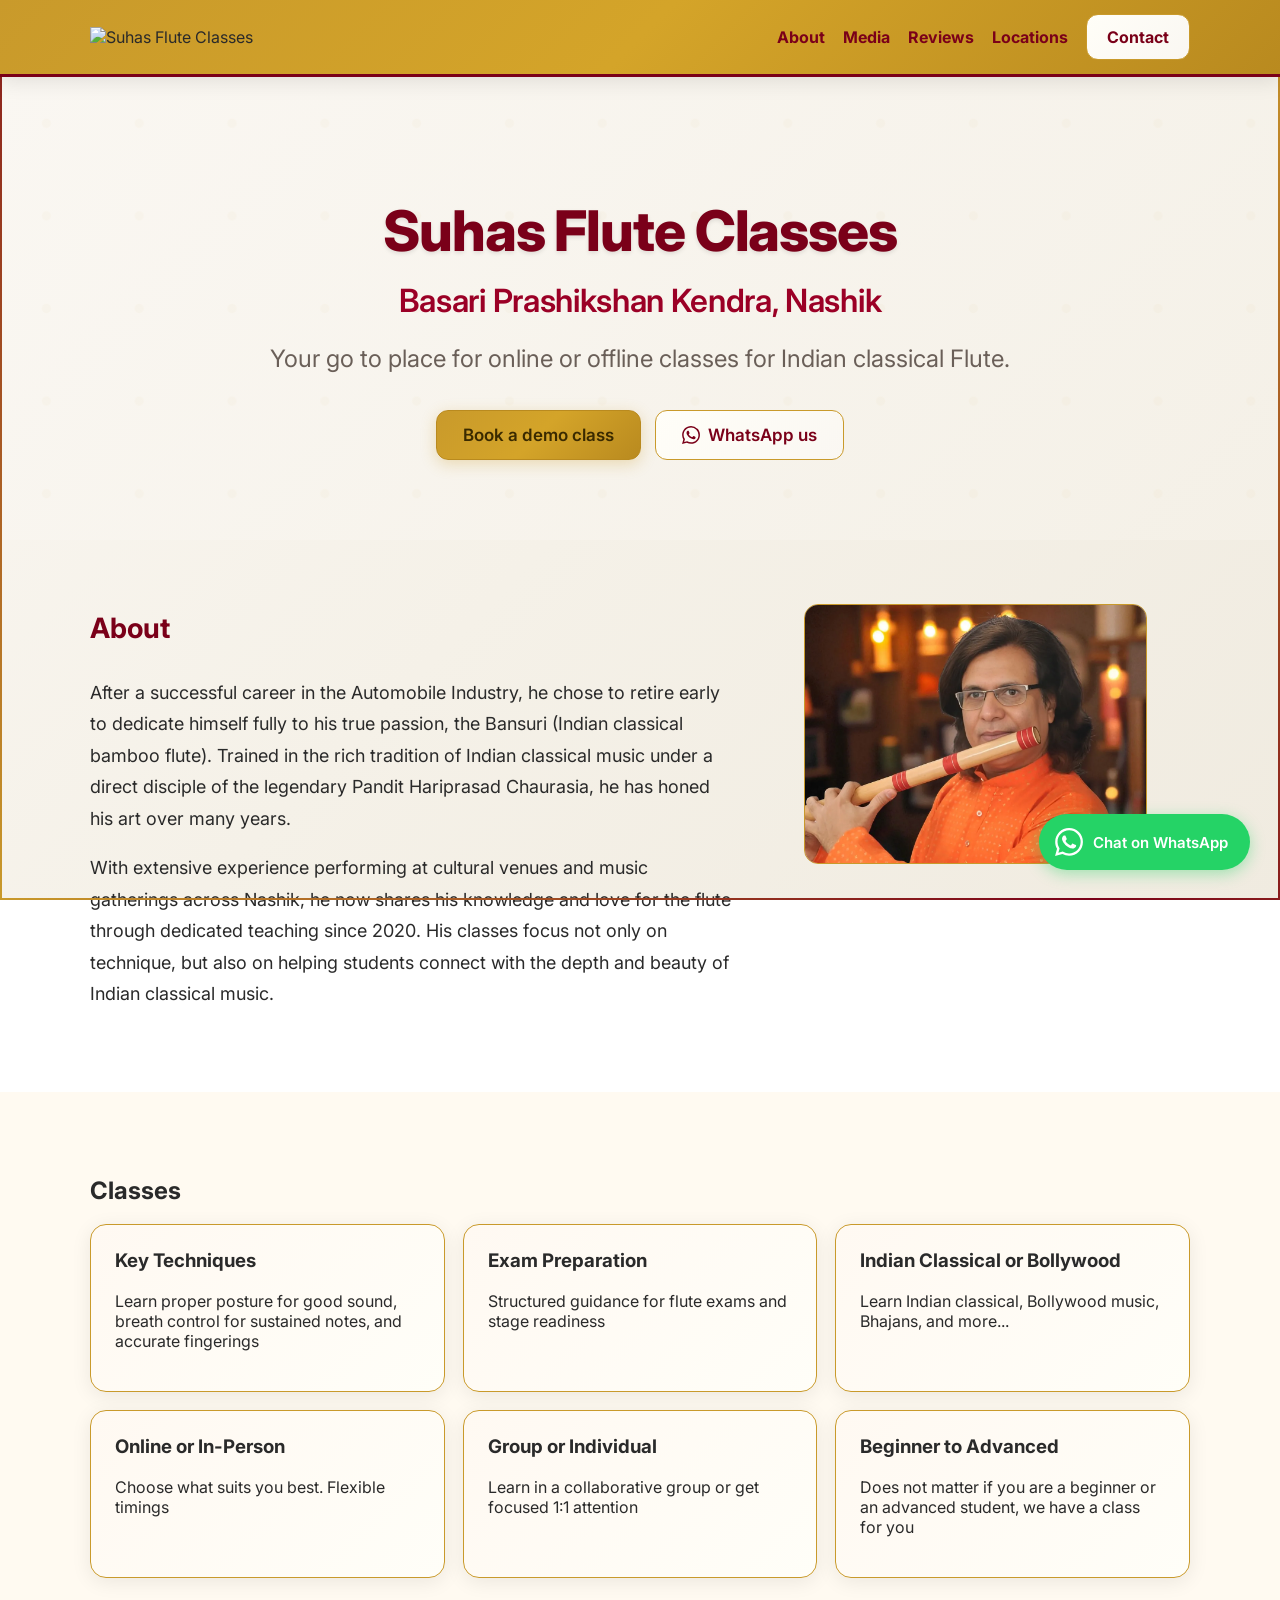
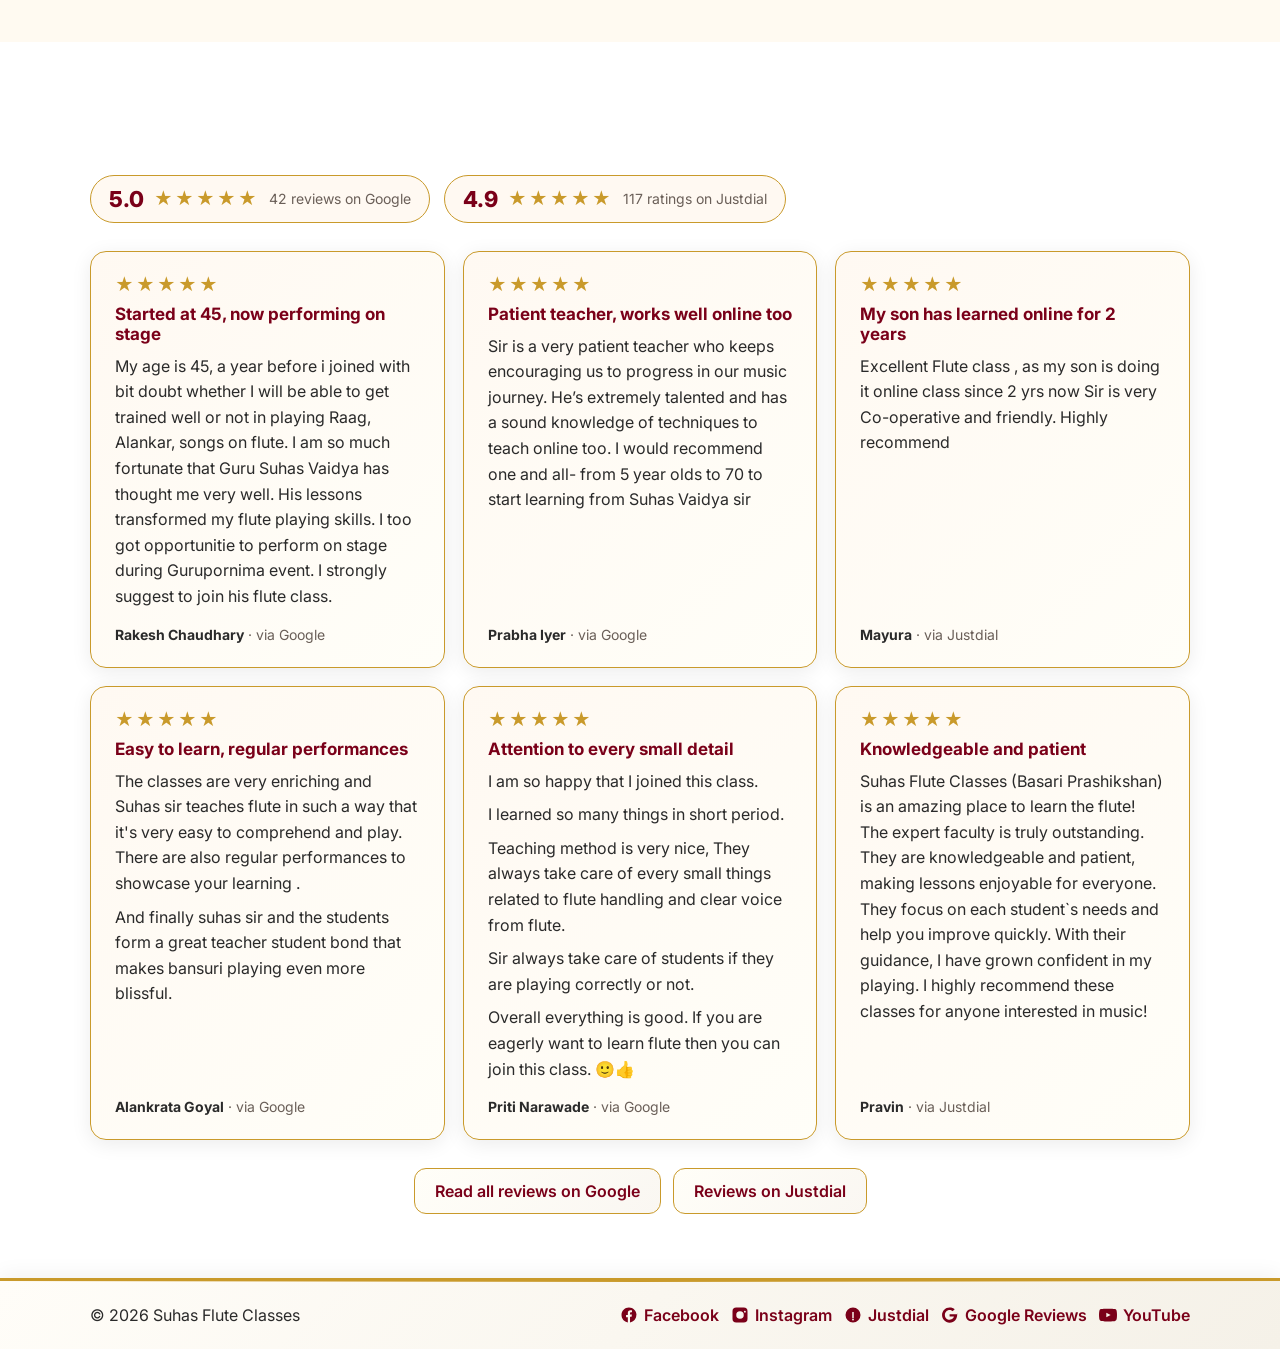
==== commit 91643d23: "pulled review on the home page" ====
--- a/index.html
+++ b/index.html
@@ -54,6 +54,7 @@
             <nav class="nav">
                 <a href="#">About</a>
                 <a href="media.html">Media</a>
+                <a href="#reviews">Reviews</a>
                 <a href="contact.html#">Locations</a>
                 <a href="contact.html#contact" class="btn">Contact</a>
             </nav>
@@ -133,6 +134,66 @@
                         <h3>Beginner to Advanced</h3>
                         <p>Does not matter if you are a beginner or an advanced student, we have a class for you</p>
                     </div>
+                </div>
+            </div>
+        </section>
+
+        <section id="reviews" class="section">
+            <div class="container">
+                <h2 class="animate-on-scroll">What students say</h2>
+                <div class="rating-summary animate-on-scroll">
+                    <a href="https://share.google/7hzIEy3z3oW012j2R" target="_blank" rel="noopener">
+                        <span class="rating-score">5.0</span>
+                        <span class="stars" aria-hidden="true">★★★★★</span>
+                        <span class="rating-meta">42 reviews on Google</span>
+                    </a>
+                    <a href="https://jsdl.in/DT-46KJQM2399Q" target="_blank" rel="noopener">
+                        <span class="rating-score">4.9</span>
+                        <span class="stars" aria-hidden="true">★★★★★</span>
+                        <span class="rating-meta">117 ratings on Justdial</span>
+                    </a>
+                </div>
+                <div class="grid animate-on-scroll">
+                    <figure class="card review">
+                        <div class="stars" role="img" aria-label="5 out of 5 stars">★★★★★</div>
+                        <h3>Started at 45, now performing on stage</h3>
+                        <blockquote><p>My age is 45, a year before i joined with bit doubt whether I will be able to get trained well or not in playing Raag, Alankar, songs on flute. I am so much fortunate that Guru Suhas Vaidya has thought me very well. His lessons transformed my flute playing skills. I too got opportunitie to perform on stage during Gurupornima event. I strongly suggest to join his flute class.</p></blockquote>
+                        <figcaption><strong>Rakesh Chaudhary</strong> <span>· via Google</span></figcaption>
+                    </figure>
+                    <figure class="card review">
+                        <div class="stars" role="img" aria-label="5 out of 5 stars">★★★★★</div>
+                        <h3>Patient teacher, works well online too</h3>
+                        <blockquote><p>Sir is a very patient teacher who keeps encouraging us to progress in our music journey. He’s extremely talented and has a sound knowledge of techniques to teach online too. I would recommend one and all- from 5 year olds to 70 to start learning from Suhas Vaidya sir</p></blockquote>
+                        <figcaption><strong>Prabha Iyer</strong> <span>· via Google</span></figcaption>
+                    </figure>
+                    <figure class="card review">
+                        <div class="stars" role="img" aria-label="5 out of 5 stars">★★★★★</div>
+                        <h3>My son has learned online for 2 years</h3>
+                        <blockquote><p>Excellent Flute class , as my son is doing it online class since 2 yrs now Sir is very Co-operative and friendly. Highly recommend</p></blockquote>
+                        <figcaption><strong>Mayura</strong> <span>· via Justdial</span></figcaption>
+                    </figure>
+                    <figure class="card review">
+                        <div class="stars" role="img" aria-label="5 out of 5 stars">★★★★★</div>
+                        <h3>Easy to learn, regular performances</h3>
+                        <blockquote><p>The classes are very enriching and Suhas sir teaches flute in such a way that it's very easy to comprehend and play. There are also regular performances to showcase your learning .</p><p>And finally suhas sir and the students form a great teacher student bond that makes bansuri playing even more blissful.</p></blockquote>
+                        <figcaption><strong>Alankrata Goyal</strong> <span>· via Google</span></figcaption>
+                    </figure>
+                    <figure class="card review">
+                        <div class="stars" role="img" aria-label="5 out of 5 stars">★★★★★</div>
+                        <h3>Attention to every small detail</h3>
+                        <blockquote><p>I am so happy that I joined this class.</p><p>I learned so many things in short period.</p><p>Teaching method is very nice, They always take care of every small things related to flute handling and clear voice from flute.</p><p>Sir always take care of students if they are playing correctly or not.</p><p>Overall everything is good. If you are eagerly want to learn flute then you can join this class. 🙂👍</p></blockquote>
+                        <figcaption><strong>Priti Narawade</strong> <span>· via Google</span></figcaption>
+                    </figure>
+                    <figure class="card review">
+                        <div class="stars" role="img" aria-label="5 out of 5 stars">★★★★★</div>
+                        <h3>Knowledgeable and patient</h3>
+                        <blockquote><p>Suhas Flute Classes (Basari Prashikshan) is an amazing place to learn the flute! The expert faculty is truly outstanding. They are knowledgeable and patient, making lessons enjoyable for everyone. They focus on each student`s needs and help you improve quickly. With their guidance, I have grown confident in my playing. I highly recommend these classes for anyone interested in music!</p></blockquote>
+                        <figcaption><strong>Pravin</strong> <span>· via Justdial</span></figcaption>
+                    </figure>
+                </div>
+                <div class="actions review-actions">
+                    <a class="btn" href="https://share.google/7hzIEy3z3oW012j2R" target="_blank" rel="noopener">Read all reviews on Google</a>
+                    <a class="btn" href="https://jsdl.in/DT-46KJQM2399Q" target="_blank" rel="noopener">Reviews on Justdial</a>
                 </div>
             </div>
         </section>
--- a/styles.css
+++ b/styles.css
@@ -463,6 +463,27 @@
 }
 .card h3 { margin-top: 0; }
 .card ul { margin: 0; padding-left: 18px; color: var(--muted); }
+
+/* Reviews */
+.rating-summary { display: flex; flex-wrap: wrap; gap: 14px; margin-bottom: 28px; }
+.rating-summary a {
+    display: inline-flex; align-items: center; gap: 10px;
+    padding: 10px 18px; border: 1px solid var(--gold); border-radius: 999px;
+    background: var(--panel); color: var(--text); text-decoration: none;
+    transition: box-shadow 0.2s ease, transform 0.2s ease;
+}
+.rating-summary a:hover { transform: translateY(-2px); box-shadow: 0 6px 20px rgba(201, 154, 43, 0.25); }
+.rating-score { font-size: 22px; font-weight: 800; color: var(--brand); }
+.rating-meta { color: var(--muted); font-size: 14px; }
+.stars { color: var(--gold); letter-spacing: 2px; font-size: 18px; line-height: 1; }
+.review { margin: 0; display: flex; flex-direction: column; }
+.review h3 { margin: 10px 0 0; font-size: 17px; color: var(--brand); }
+.review blockquote { margin: 10px 0 16px; flex: 1; }
+.review blockquote p { margin: 0; color: var(--text); line-height: 1.6; }
+.review blockquote p + p { margin-top: 8px; }
+.review figcaption { font-size: 14px; }
+.review figcaption span { color: var(--muted); }
+.review-actions { display: flex; flex-wrap: wrap; justify-content: center; gap: 12px; margin-top: 28px; }
 
 .teacher-photo img { width: 100%; height: auto; border-radius: 14px; border: 1px solid var(--gold); }
 
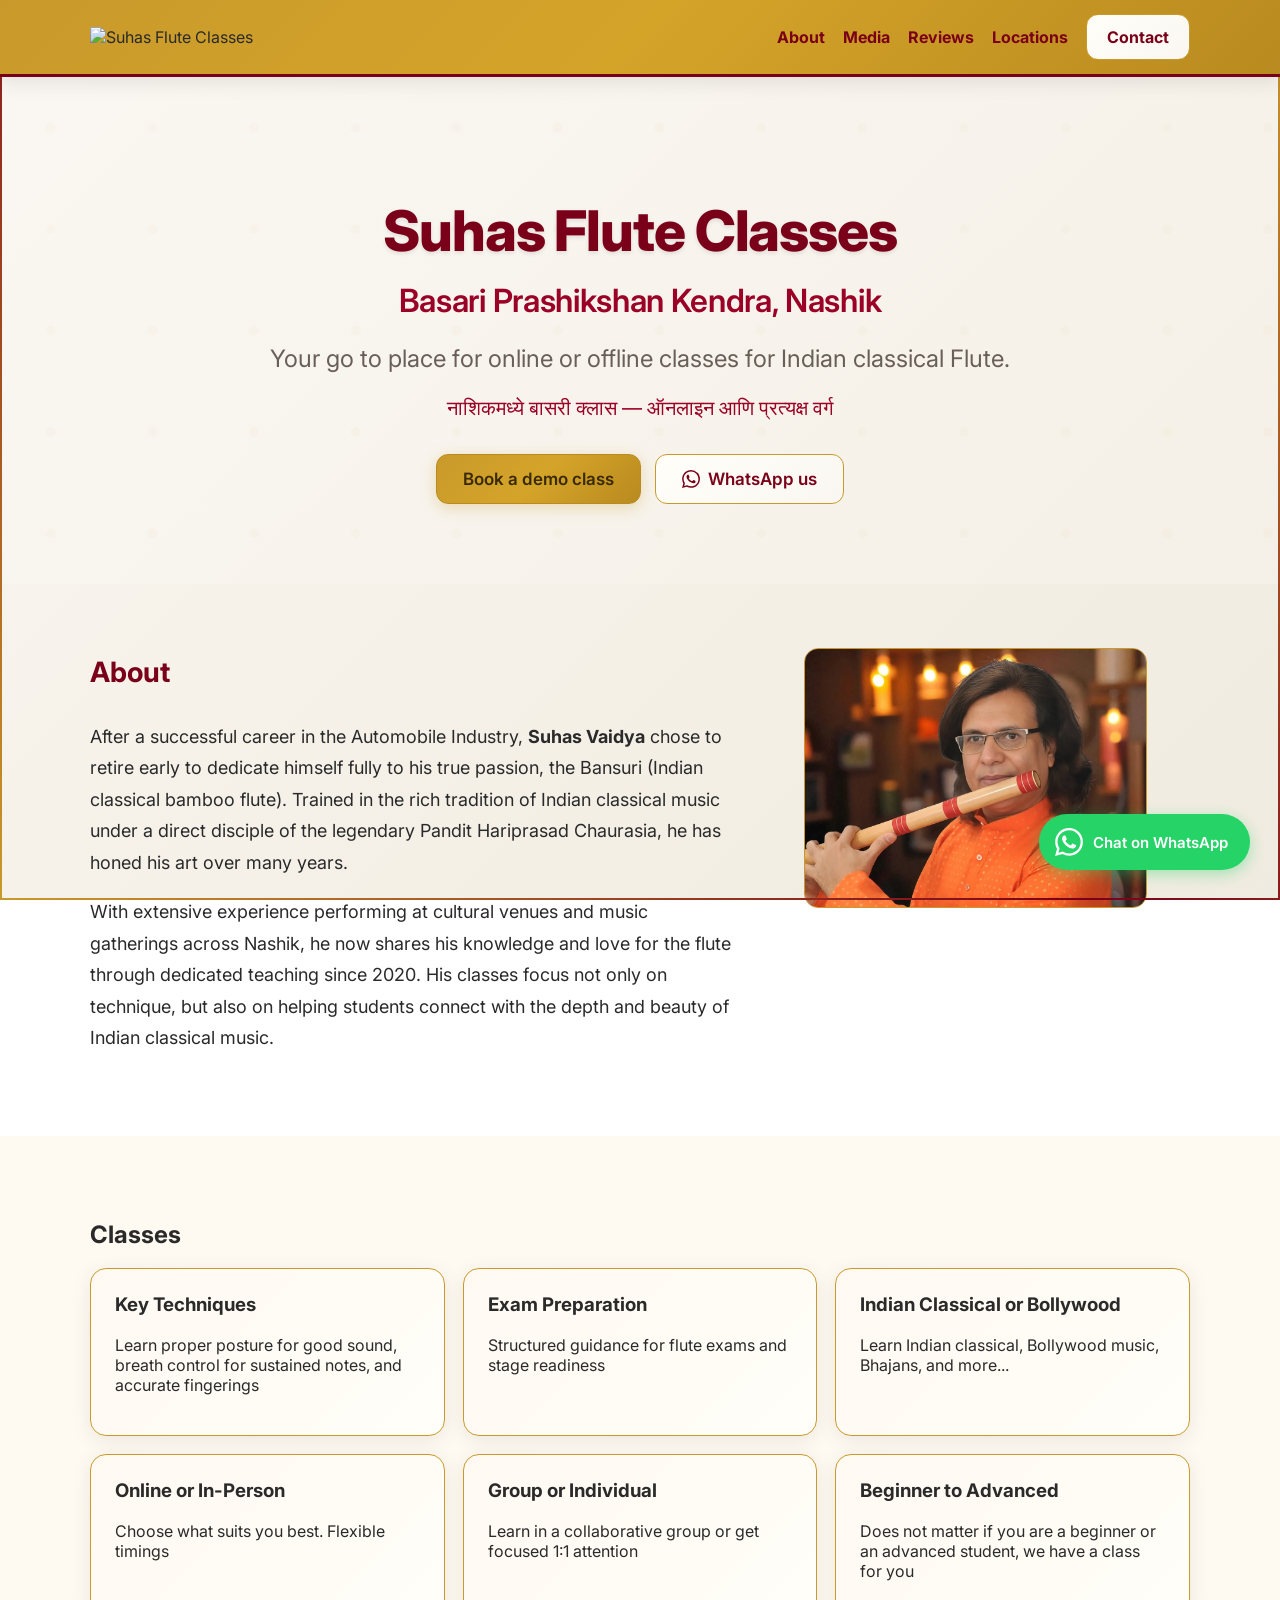
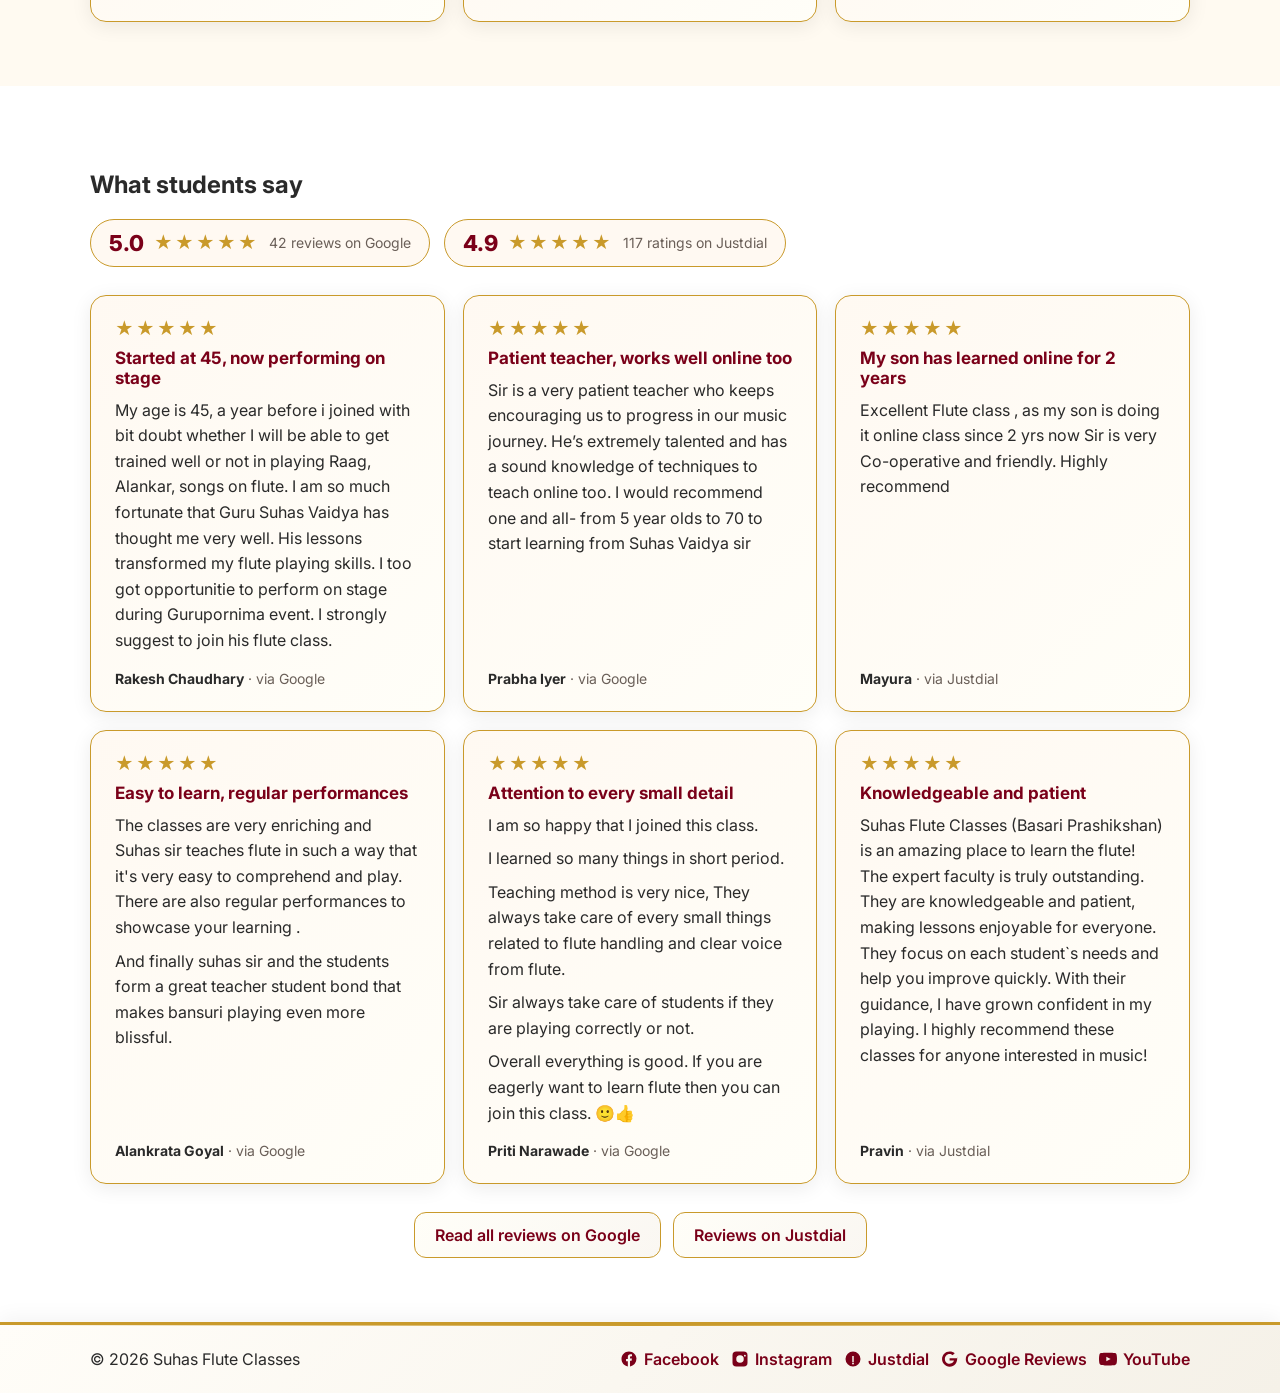
==== commit 550960c4: "add some marathi" ====
--- a/index.html
+++ b/index.html
@@ -3,15 +3,17 @@
 <head>
     <meta charset="UTF-8">
     <meta name="viewport" content="width=device-width, initial-scale=1.0">
-    <title>Suhas Flute Classes, Nashik | Basari Prashikshan Kendra</title>
-    <meta name="description" content="Learn Indian classical bansuri in Nashik. Online or in‑person flute classes for beginners to advanced. Group or individual lessons. Book a trial now.">
-    <meta name="keywords" content="flute classes nashik, bansuri classes nashik, flute lessons nashik, indian classical flute classes, bansuri lessons nashik, flute teacher nashik, learn bansuri nashik, flute coaching nashik, online flute classes india, in-person flute classes nashik, beginner flute classes in nashik, advanced bansuri lessons nashik, group flute classes nashik, individual flute lessons nashik, bollywood flute classes nashik, bhajan flute classes nashik, flute exam preparation nashik, flute classes near me nashik, bansuri teacher near me nashik, parijat nagar flute classes, serene meadows flute classes, suhas flute classes, basari prashikshan kendra, basari prashikshan varga, suhas vaidya flute">
+    <title>Suhas Flute Classes, Nashik | बासरी क्लास नाशिक | Basari Prashikshan Kendra</title>
+    <meta name="description" content="Learn Indian classical bansuri in Nashik. Online or in‑person flute classes for beginners to advanced. Group or individual lessons. Book a trial now. नाशिकमध्ये बासरी क्लास – ऑनलाइन आणि प्रत्यक्ष वर्ग. बांसुरी क्लास नाशिक.">
+    <meta name="keywords" content="flute classes nashik, bansuri classes nashik, flute lessons nashik, indian classical flute classes, bansuri lessons nashik, flute teacher nashik, learn bansuri nashik, flute coaching nashik, online flute classes india, in-person flute classes nashik, beginner flute classes in nashik, advanced bansuri lessons nashik, group flute classes nashik, individual flute lessons nashik, bollywood flute classes nashik, bhajan flute classes nashik, flute exam preparation nashik, flute classes near me nashik, bansuri teacher near me nashik, parijat nagar flute classes, serene meadows flute classes, suhas flute classes, basari prashikshan kendra, basari prashikshan varga, suhas vaidya flute, बासरी क्लास नाशिक, बासरी क्लासेस नाशिक, बासरी वर्ग नाशिक, बासरी शिकवणी नाशिक, बासरी प्रशिक्षण नाशिक, बासरी शिक्षक नाशिक, ऑनलाइन बासरी क्लास, बांसुरी क्लास नाशिक, बांसुरी क्लासेस नाशिक, बांसुरी सीखें नाशिक, ऑनलाइन बांसुरी क्लास, बांसुरी शिक्षक नाशिक, basuri class nashik, basari class nashik">
     <link rel="canonical" href="https://suhas-flute-classes.github.io/">
-    <meta property="og:title" content="Suhas Flute Classes, Nashik | Basari Prashikshan Kendra">
+    <meta property="og:title" content="Suhas Flute Classes, Nashik | बासरी क्लास नाशिक">
     <meta property="og:description" content="Learn Indian classical bansuri in Nashik. Online or in‑person flute classes for beginners to advanced. Group or individual lessons.">
     <meta property="og:type" content="website">
     <meta property="og:url" content="https://suhas-flute-classes.github.io/">
     <meta property="og:image" content="https://suhas-flute-classes.github.io/og-image.jpg">
+    <meta property="og:image:width" content="1200">
+    <meta property="og:image:height" content="630">
     <meta name="twitter:card" content="summary_large_image">
     <meta name="twitter:title" content="Suhas Flute Classes, Nashik | Basari Prashikshan Kendra">
     <meta name="twitter:description" content="Learn Indian classical bansuri in Nashik. Online or in‑person flute classes for beginners to advanced. Group or individual lessons.">
@@ -67,6 +69,7 @@
                 <h1>Suhas Flute Classes</h1>
                 <h2>Basari Prashikshan Kendra, Nashik</h2>
                 <p>Your go to place for online or offline classes for Indian classical Flute.</p>
+                <p class="hero-lang" lang="mr">नाशिकमध्ये बासरी क्लास — ऑनलाइन आणि प्रत्यक्ष वर्ग</p>
                 <div class="actions">
                     <a class="btn primary" href="contact.html#contact">Book a demo class</a>
                     <a class="btn with-icon" href="https://wa.me/919730013794?text=Hi%2C%20I%20found%20your%20website%20and%20I%27m%20interested%20in%20flute%20classes." target="_blank" rel="noopener">
@@ -81,7 +84,7 @@
             <div class="container two-col">
                 <div class="about-text animate-on-scroll">
                     <h2>About</h2>
-                    <p>After a successful career in the Automobile Industry, he chose to retire early to dedicate himself fully to his true passion, the Bansuri (Indian classical bamboo flute). Trained in the rich tradition of Indian classical music under a direct disciple of the legendary Pandit Hariprasad Chaurasia, he has honed his art over many years. </p>
+                    <p>After a successful career in the Automobile Industry, <strong>Suhas Vaidya</strong> chose to retire early to dedicate himself fully to his true passion, the Bansuri (Indian classical bamboo flute). Trained in the rich tradition of Indian classical music under a direct disciple of the legendary Pandit Hariprasad Chaurasia, he has honed his art over many years.</p>
                     <p>With extensive experience performing at cultural venues and music gatherings across Nashik, he now shares his knowledge and love for the flute through dedicated teaching since 2020. His classes focus not only on technique, but also on helping students connect with the depth and beauty of Indian classical music.</p>
                 </div>
                 <div class="animate-on-scroll">
@@ -241,24 +244,195 @@
     {
       "@context": "https://schema.org",
       "@type": "MusicSchool",
-      "name": "Suhas Flute Classes, Basari Prashikshan Kendra",
+      "@id": "https://suhas-flute-classes.github.io/#school",
+      "name": "Suhas Flute Classes",
+      "alternateName": [
+        "Basari Prashikshan Kendra",
+        "Basari Prashikshan Varg",
+        "सुहास बासरी क्लास नाशिक",
+        "बासरी प्रशिक्षण केंद्र",
+        "सुहास बांसुरी क्लास नाशिक"
+      ],
+      "description": "Indian classical bansuri (bamboo flute) classes in Nashik and online, taught by Suhas Vaidya. Group and individual lessons for beginners to advanced students, covering Indian classical, Bollywood, bhajans and flute exam preparation. Classes in Marathi, Hindi and English. नाशिकमध्ये बासरी क्लास – ऑनलाइन आणि प्रत्यक्ष वर्ग. बांसुरी क्लास नाशिक.",
       "url": "https://suhas-flute-classes.github.io/",
-      "telephone": "+91 9730013794",
+      "telephone": "+919730013794",
+      "email": "suhasvaidya@yahoo.co.in",
+      "image": "https://suhas-flute-classes.github.io/images/optimized/image5.jpg",
+      "logo": "https://suhas-flute-classes.github.io/images/basari_logo.png",
+      "priceRange": "₹800 - ₹2000",
+      "currenciesAccepted": "INR, USD, EUR, GBP, AUD, CAD, AED",
+      "foundingDate": "2020",
+      "founder": {
+        "@type": "Person",
+        "@id": "https://suhas-flute-classes.github.io/#suhas-vaidya",
+        "name": "Suhas Vaidya",
+        "jobTitle": "Bansuri teacher and performer",
+        "knowsLanguage": [
+          "mr",
+          "hi",
+          "en"
+        ],
+        "sameAs": [
+          "https://instagram.com/suhas.vaidya74",
+          "https://www.youtube.com/@suhasvaidya5901"
+        ]
+      },
       "address": {
         "@type": "PostalAddress",
         "addressLocality": "Nashik",
+        "addressRegion": "Maharashtra",
         "addressCountry": "IN"
+      },
+      "location": [
+        {
+          "@type": "Place",
+          "name": "Suhas Flute Classes – Serene Meadows (Virasat)",
+          "address": {
+            "@type": "PostalAddress",
+            "streetAddress": "9th A St, Serene Meadows, Anandvalli",
+            "addressLocality": "Nashik",
+            "addressRegion": "Maharashtra",
+            "postalCode": "422013",
+            "addressCountry": "IN"
+          },
+          "geo": {
+            "@type": "GeoCoordinates",
+            "latitude": 20.0105872,
+            "longitude": 73.7339054
+          },
+          "hasMap": "https://maps.app.goo.gl/Vb9SDFYZpMZ3S4Rt6"
+        },
+        {
+          "@type": "Place",
+          "name": "Suhas Flute Classes – Parijat Nagar (Sanskar Day Care & Activity Center)",
+          "address": {
+            "@type": "PostalAddress",
+            "streetAddress": "Plot No 69, opp. World Of Titan, behind Sachi Honda Showroom, Samarth Nagar, Parijat Nagar",
+            "addressLocality": "Nashik",
+            "addressRegion": "Maharashtra",
+            "postalCode": "422005",
+            "addressCountry": "IN"
+          },
+          "geo": {
+            "@type": "GeoCoordinates",
+            "latitude": 20.0042232,
+            "longitude": 73.7550885
+          },
+          "hasMap": "https://maps.app.goo.gl/rVsekE8zHNuvviLU6"
+        }
+      ],
+      "areaServed": [
+        {
+          "@type": "City",
+          "name": "Nashik"
+        },
+        "Worldwide (online classes)"
+      ],
+      "contactPoint": {
+        "@type": "ContactPoint",
+        "telephone": "+919730013794",
+        "email": "suhasvaidya@yahoo.co.in",
+        "contactType": "admissions",
+        "availableLanguage": [
+          "Marathi",
+          "Hindi",
+          "English"
+        ]
       },
       "sameAs": [
         "https://www.facebook.com/people/Flute-Classes-Basari-Prashikshan-Varg/100068747395718/",
         "https://instagram.com/suhas.vaidya74",
+        "https://www.youtube.com/@suhasvaidya5901",
         "https://jsdl.in/DT-46KJQM2399Q",
-        "https://www.youtube.com/@suhasvaidya5901"
+        "https://share.google/7hzIEy3z3oW012j2R"
       ],
       "openingHoursSpecification": [
-        {"@type":"OpeningHoursSpecification","dayOfWeek":["Tuesday","Wednesday","Thursday","Friday","Saturday","Sunday"],"opens":"07:00","closes":"21:00"}
+        {
+          "@type": "OpeningHoursSpecification",
+          "dayOfWeek": [
+            "Tuesday",
+            "Wednesday",
+            "Thursday",
+            "Friday",
+            "Saturday",
+            "Sunday"
+          ],
+          "opens": "07:00",
+          "closes": "21:00"
+        }
       ],
-      "image": "https://suhas-flute-classes.github.io/og-image.jpg"
+      "hasOfferCatalog": {
+        "@type": "OfferCatalog",
+        "name": "Flute classes",
+        "itemListElement": [
+          {
+            "@type": "Offer",
+            "itemOffered": {
+              "@type": "Service",
+              "name": "Online flute classes",
+              "description": "Live one-to-one or group bansuri lessons over video call, Tuesday to Sunday.",
+              "provider": {
+                "@id": "https://suhas-flute-classes.github.io/#school"
+              }
+            }
+          },
+          {
+            "@type": "Offer",
+            "itemOffered": {
+              "@type": "Service",
+              "name": "In-person flute classes in Nashik",
+              "description": "Weekend group and individual bansuri batches at Serene Meadows and Parijat Nagar, Nashik.",
+              "provider": {
+                "@id": "https://suhas-flute-classes.github.io/#school"
+              }
+            }
+          },
+          {
+            "@type": "Offer",
+            "itemOffered": {
+              "@type": "Service",
+              "name": "Individual flute lessons",
+              "description": "Focused 1:1 bansuri lessons, online or in person.",
+              "provider": {
+                "@id": "https://suhas-flute-classes.github.io/#school"
+              }
+            }
+          },
+          {
+            "@type": "Offer",
+            "itemOffered": {
+              "@type": "Service",
+              "name": "Group flute classes",
+              "description": "Collaborative group bansuri batches for beginners to advanced students.",
+              "provider": {
+                "@id": "https://suhas-flute-classes.github.io/#school"
+              }
+            }
+          },
+          {
+            "@type": "Offer",
+            "itemOffered": {
+              "@type": "Service",
+              "name": "Indian classical, Bollywood and bhajan flute",
+              "description": "Learn Indian classical ragas as well as Bollywood songs and bhajans on the bansuri.",
+              "provider": {
+                "@id": "https://suhas-flute-classes.github.io/#school"
+              }
+            }
+          },
+          {
+            "@type": "Offer",
+            "itemOffered": {
+              "@type": "Service",
+              "name": "Flute exam preparation",
+              "description": "Structured guidance for flute examinations and stage readiness.",
+              "provider": {
+                "@id": "https://suhas-flute-classes.github.io/#school"
+              }
+            }
+          }
+        ]
+      }
     }
     </script>
     <script src="https://cdn.jsdelivr.net/npm/intl-tel-input@18.2.1/build/js/intlTelInput.min.js"></script>
--- a/styles.css
+++ b/styles.css
@@ -394,6 +394,12 @@
     font-size: clamp(18px, 2.2vw, 24px); 
     line-height: 1.6;
     animation: fadeInUp 0.8s ease 0.4s both;
+}
+.hero .hero-lang {
+    margin: -18px 0 30px;
+    font-size: clamp(16px, 1.8vw, 20px);
+    color: var(--brand-strong);
+    animation: fadeInUp 0.8s ease 0.5s both;
 }
 .hero .actions {
     display: flex;
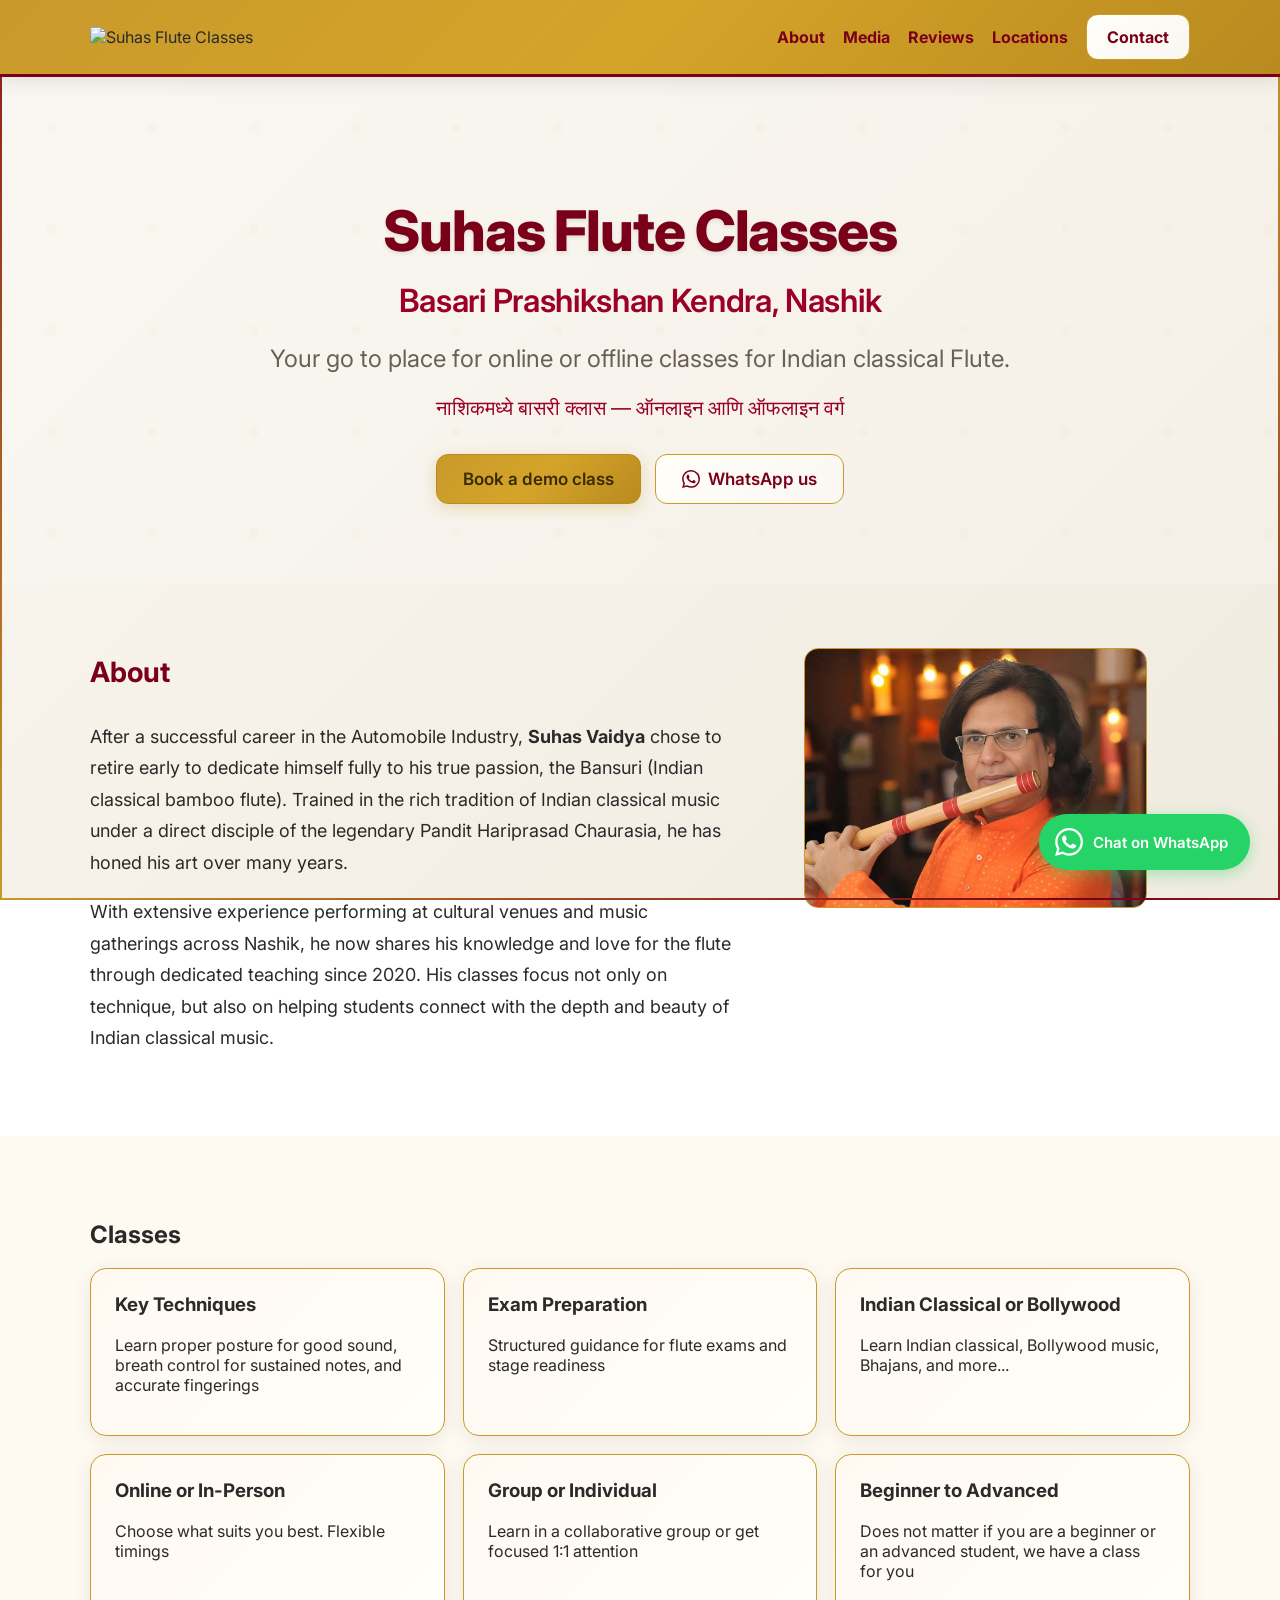
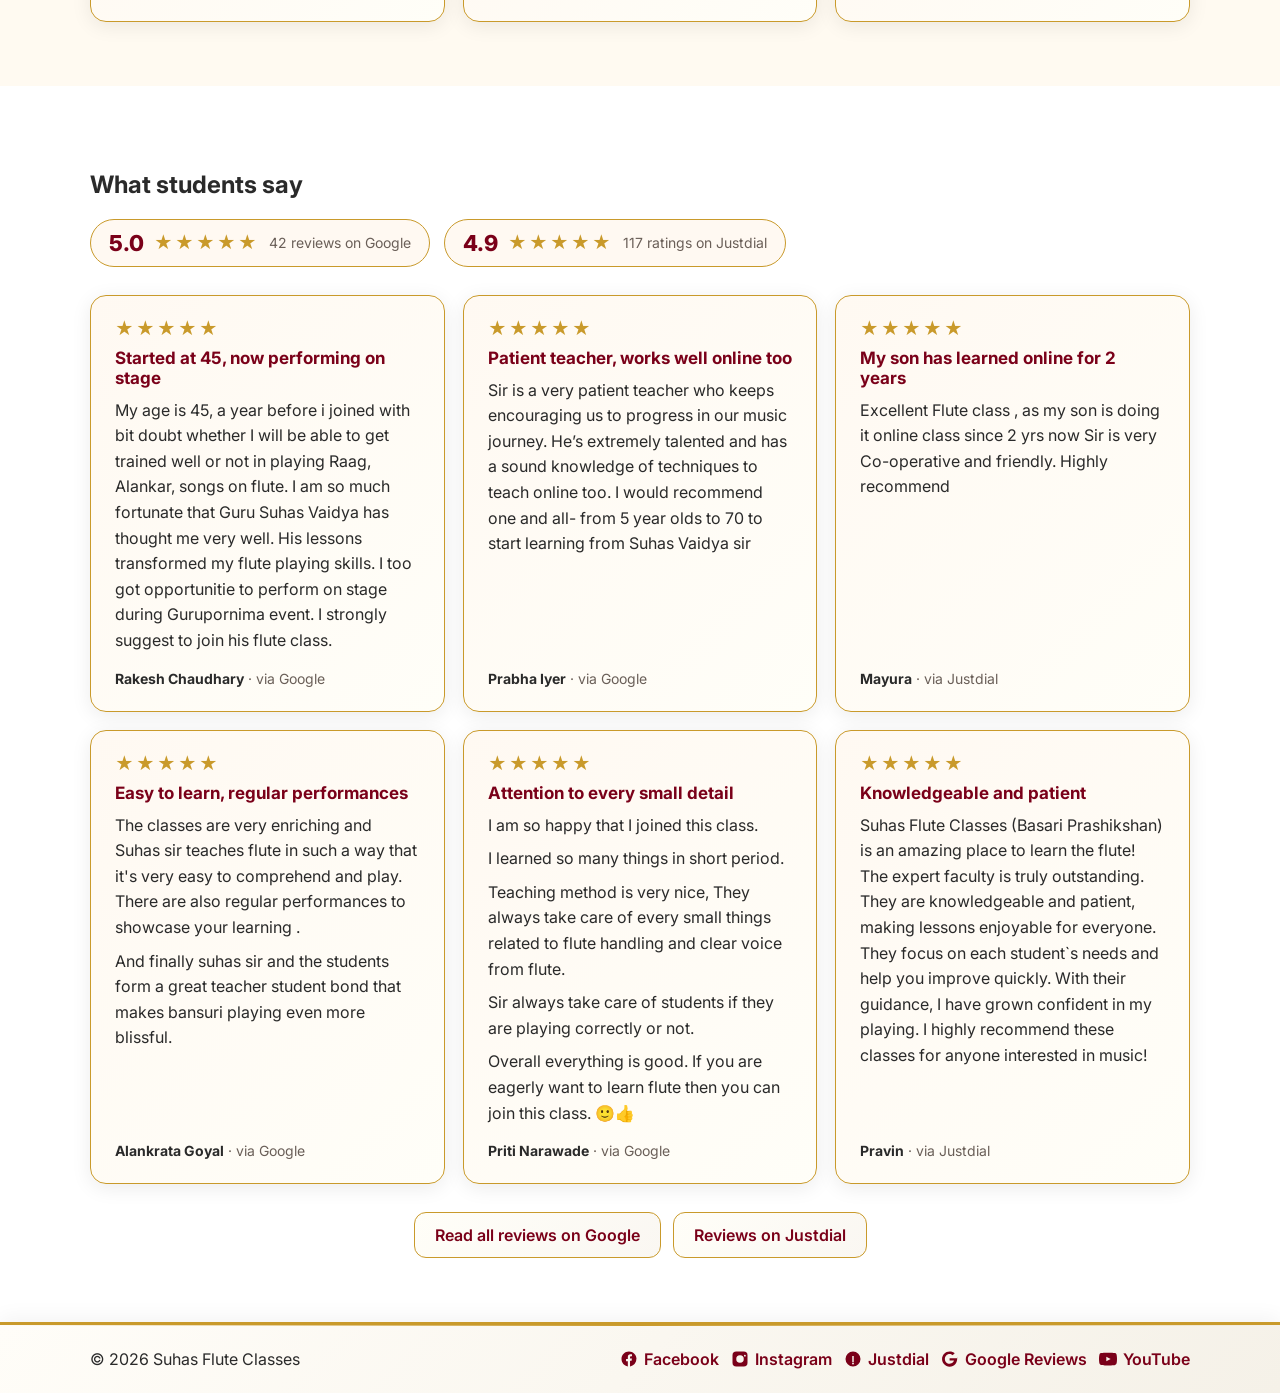
==== commit 8ce93410: "minor change" ====
--- a/index.html
+++ b/index.html
@@ -4,8 +4,8 @@
     <meta charset="UTF-8">
     <meta name="viewport" content="width=device-width, initial-scale=1.0">
     <title>Suhas Flute Classes, Nashik | बासरी क्लास नाशिक | Basari Prashikshan Kendra</title>
-    <meta name="description" content="Learn Indian classical bansuri in Nashik. Online or in‑person flute classes for beginners to advanced. Group or individual lessons. Book a trial now. नाशिकमध्ये बासरी क्लास – ऑनलाइन आणि प्रत्यक्ष वर्ग. बांसुरी क्लास नाशिक.">
-    <meta name="keywords" content="flute classes nashik, bansuri classes nashik, flute lessons nashik, indian classical flute classes, bansuri lessons nashik, flute teacher nashik, learn bansuri nashik, flute coaching nashik, online flute classes india, in-person flute classes nashik, beginner flute classes in nashik, advanced bansuri lessons nashik, group flute classes nashik, individual flute lessons nashik, bollywood flute classes nashik, bhajan flute classes nashik, flute exam preparation nashik, flute classes near me nashik, bansuri teacher near me nashik, parijat nagar flute classes, serene meadows flute classes, suhas flute classes, basari prashikshan kendra, basari prashikshan varga, suhas vaidya flute, बासरी क्लास नाशिक, बासरी क्लासेस नाशिक, बासरी वर्ग नाशिक, बासरी शिकवणी नाशिक, बासरी प्रशिक्षण नाशिक, बासरी शिक्षक नाशिक, ऑनलाइन बासरी क्लास, बांसुरी क्लास नाशिक, बांसुरी क्लासेस नाशिक, बांसुरी सीखें नाशिक, ऑनलाइन बांसुरी क्लास, बांसुरी शिक्षक नाशिक, basuri class nashik, basari class nashik">
+    <meta name="description" content="Learn Indian classical bansuri in Nashik. Online or in‑person flute classes for beginners to advanced. Group or individual lessons. Book a trial now. नाशिकमध्ये बासरी क्लास – ऑनलाइन आणि ऑफलाइन वर्ग. बांसुरी क्लास नाशिक.">
+    <meta name="keywords" content="flute classes nashik, bansuri classes nashik, flute lessons nashik, indian classical flute classes, bansuri lessons nashik, flute teacher nashik, learn bansuri nashik, flute coaching nashik, online flute classes india, in-person flute classes nashik, beginner flute classes in nashik, advanced bansuri lessons nashik, group flute classes nashik, individual flute lessons nashik, bollywood flute classes nashik, bhajan flute classes nashik, flute exam preparation nashik, flute classes near me nashik, bansuri teacher near me nashik, parijat nagar flute classes, serene meadows flute classes, suhas flute classes, basari prashikshan kendra, basari prashikshan varga, suhas vaidya flute, बासरी क्लास नाशिक, बासरी क्लासेस नाशिक, बासरी वर्ग नाशिक, बासरी शिकवणी नाशिक, बासरी प्रशिक्षण नाशिक, बासरी शिक्षक नाशिक, ऑनलाइन बासरी क्लास, बांसुरी क्लास नाशिक, बांसुरी क्लासेस नाशिक, बांसुरी सीखें नाशिक, ऑनलाइन बांसुरी क्लास, बांसुरी शिक्षक नाशिक, basuri class nashik, basari class nashik, flute classes nasik, bansuri classes nasik, flute teacher nasik, online flute classes nasik, बासरी क्लास नासिक, बासरी क्लासेस नासिक, बांसुरी क्लास नासिक, बांसुरी क्लासेस नासिक">
     <link rel="canonical" href="https://suhas-flute-classes.github.io/">
     <meta property="og:title" content="Suhas Flute Classes, Nashik | बासरी क्लास नाशिक">
     <meta property="og:description" content="Learn Indian classical bansuri in Nashik. Online or in‑person flute classes for beginners to advanced. Group or individual lessons.">
@@ -69,7 +69,7 @@
                 <h1>Suhas Flute Classes</h1>
                 <h2>Basari Prashikshan Kendra, Nashik</h2>
                 <p>Your go to place for online or offline classes for Indian classical Flute.</p>
-                <p class="hero-lang" lang="mr">नाशिकमध्ये बासरी क्लास — ऑनलाइन आणि प्रत्यक्ष वर्ग</p>
+                <p class="hero-lang" lang="mr">नाशिकमध्ये बासरी क्लास — ऑनलाइन आणि ऑफलाइन वर्ग</p>
                 <div class="actions">
                     <a class="btn primary" href="contact.html#contact">Book a demo class</a>
                     <a class="btn with-icon" href="https://wa.me/919730013794?text=Hi%2C%20I%20found%20your%20website%20and%20I%27m%20interested%20in%20flute%20classes." target="_blank" rel="noopener">
@@ -251,9 +251,12 @@
         "Basari Prashikshan Varg",
         "सुहास बासरी क्लास नाशिक",
         "बासरी प्रशिक्षण केंद्र",
-        "सुहास बांसुरी क्लास नाशिक"
+        "सुहास बांसुरी क्लास नाशिक",
+        "Suhas Flute Classes Nasik",
+        "सुहास बासरी क्लास नासिक",
+        "सुहास बांसुरी क्लास नासिक"
       ],
-      "description": "Indian classical bansuri (bamboo flute) classes in Nashik and online, taught by Suhas Vaidya. Group and individual lessons for beginners to advanced students, covering Indian classical, Bollywood, bhajans and flute exam preparation. Classes in Marathi, Hindi and English. नाशिकमध्ये बासरी क्लास – ऑनलाइन आणि प्रत्यक्ष वर्ग. बांसुरी क्लास नाशिक.",
+      "description": "Indian classical bansuri (bamboo flute) classes in Nashik (Nasik) and online, taught by Suhas Vaidya. Group and individual lessons for beginners to advanced students, covering Indian classical, Bollywood, bhajans and flute exam preparation. Classes in Marathi, Hindi and English. नाशिकमध्ये बासरी क्लास – ऑनलाइन आणि ऑफलाइन वर्ग. बांसुरी क्लास नाशिक.",
       "url": "https://suhas-flute-classes.github.io/",
       "telephone": "+919730013794",
       "email": "suhasvaidya@yahoo.co.in",
@@ -324,7 +327,12 @@
       "areaServed": [
         {
           "@type": "City",
-          "name": "Nashik"
+          "name": "Nashik",
+          "alternateName": [
+            "Nasik",
+            "नाशिक",
+            "नासिक"
+          ]
         },
         "Worldwide (online classes)"
       ],
